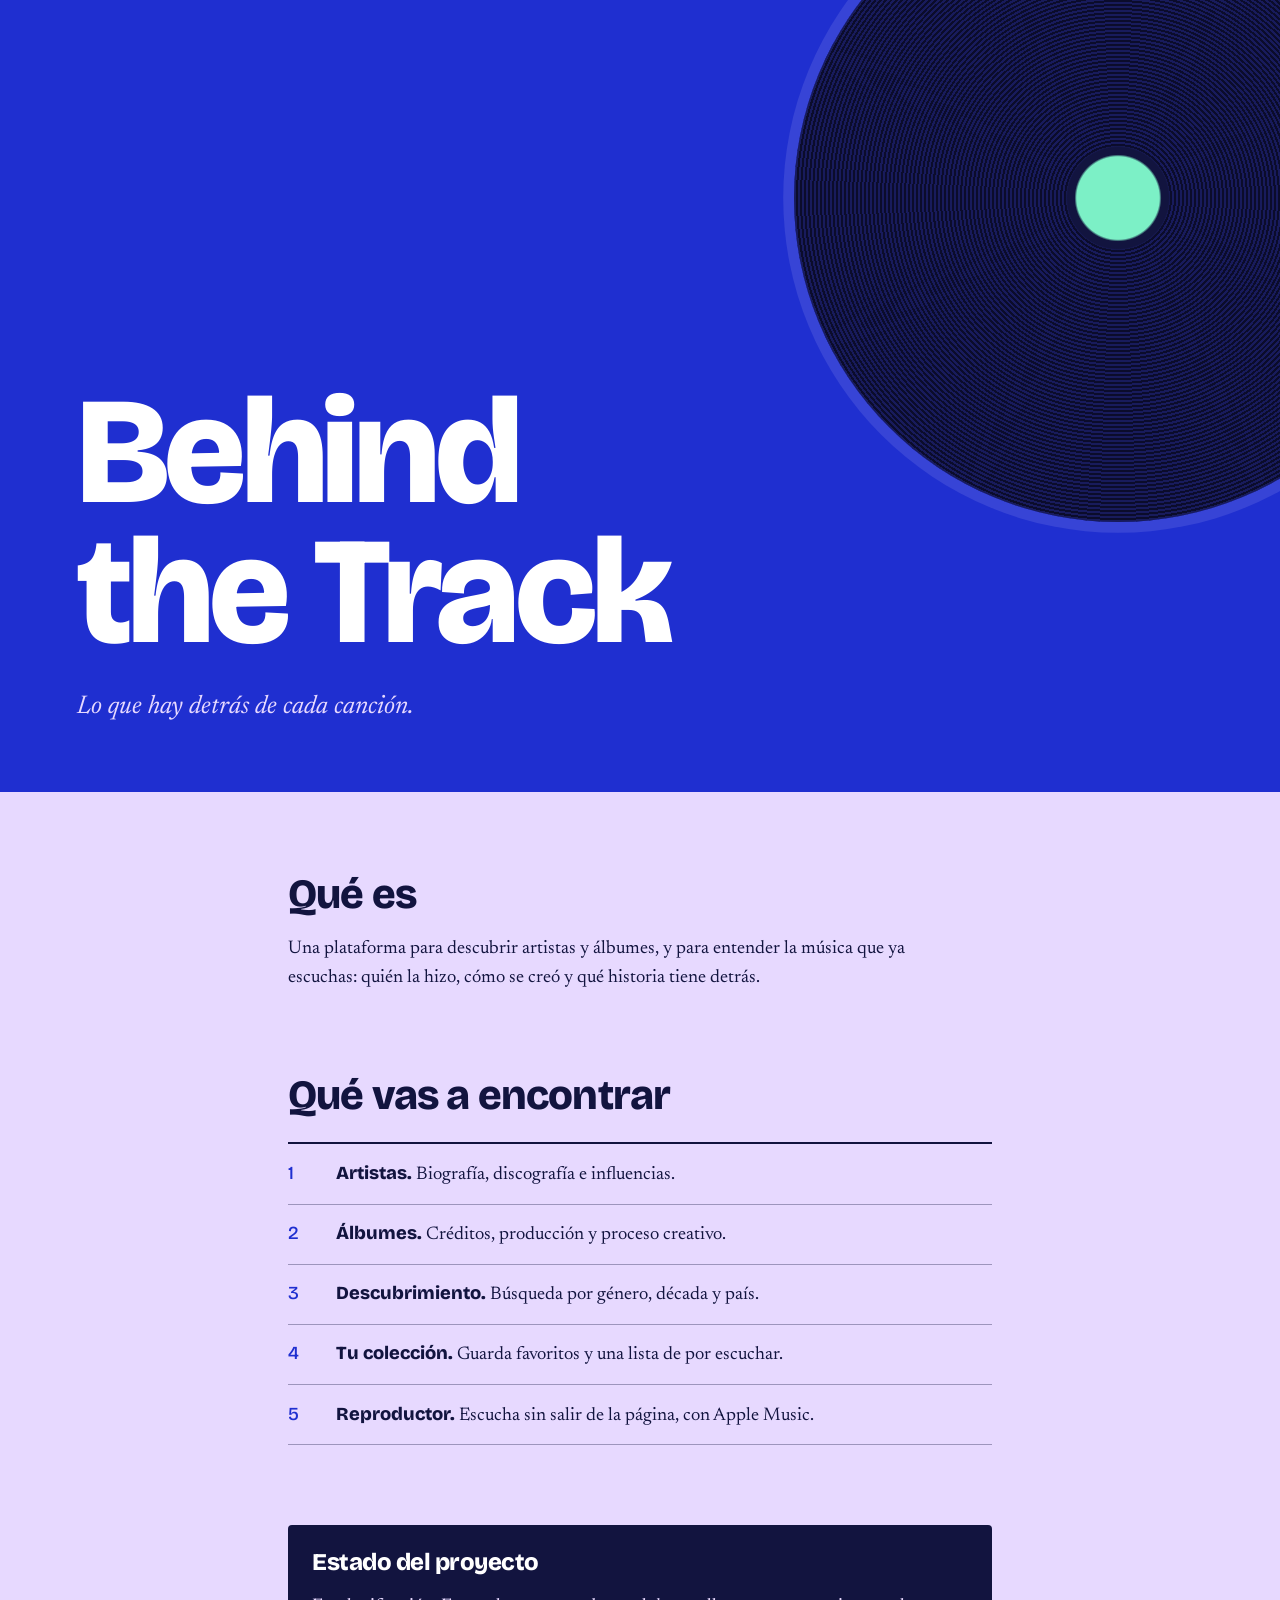
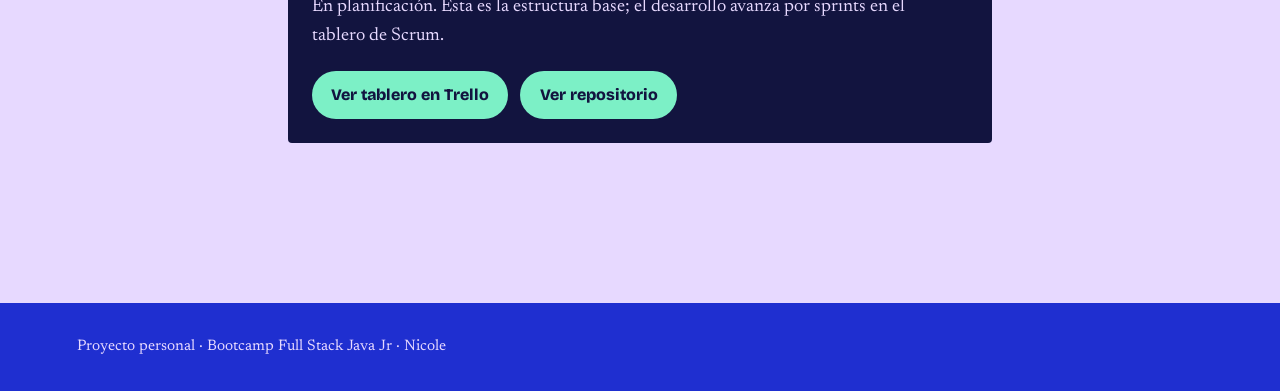
==== index.html @ 0c511986 "Estructura base: README e index.html" ====
<!DOCTYPE html>
<html lang="es">
<head>
  <meta charset="UTF-8">
  <meta name="viewport" content="width=device-width, initial-scale=1">
  <title>Behind the Track</title>
  <meta name="description" content="Descubre artistas y álbumes, y conoce lo que hay detrás de la música que escuchas.">

  <link rel="preconnect" href="https://fonts.googleapis.com">
  <link rel="preconnect" href="https://fonts.gstatic.com" crossorigin>
  <link href="https://fonts.googleapis.com/css2?family=Bricolage+Grotesque:opsz,wght@12..96,500;12..96,800&family=Newsreader:ital,opsz,wght@0,6..72,400;1,6..72,400&display=swap" rel="stylesheet">

  <style>
    :root {
      --cobalto: #1f2fd0;
      --tinta: #12143f;
      --lila: #e7d9ff;
      --menta: #7cf0c6;
      --blanco: #ffffff;
      --display: "Bricolage Grotesque", "Arial Black", Arial, sans-serif;
      --texto: "Newsreader", Georgia, "Times New Roman", serif;
    }

    * { box-sizing: border-box; margin: 0; padding: 0; }

    body {
      font-family: var(--texto);
      font-size: 1.15rem;
      line-height: 1.6;
      color: var(--tinta);
      background: var(--lila);
    }

    a { color: inherit; }
    a:focus-visible { outline: 3px solid var(--menta); outline-offset: 3px; }

    /* ---------- Portada ---------- */
    .portada {
      position: relative;
      overflow: hidden;
      min-height: 88vh;
      display: flex;
      flex-direction: column;
      justify-content: flex-end;
      padding: 2rem clamp(1.25rem, 6vw, 5rem) clamp(2rem, 6vw, 4rem);
      background: var(--cobalto);
      color: var(--lila);
    }

    /* Disco de vinilo hecho solo con CSS */
    .disco {
      position: absolute;
      top: -14vmin;
      right: -18vmin;
      width: 72vmin;
      height: 72vmin;
      border-radius: 50%;
      background:
        radial-gradient(circle, var(--menta) 0 9%, var(--tinta) 9.5% 11%, transparent 11.5%),
        repeating-radial-gradient(circle, #0b0c2b 0 2px, #181b5c 2px 4px);
      box-shadow: 0 0 0 1.2vmin rgba(231, 217, 255, 0.12);
    }

    .portada h1 {
      position: relative;
      font-family: var(--display);
      font-weight: 800;
      font-size: clamp(3.2rem, 13vw, 9.5rem);
      line-height: 0.92;
      letter-spacing: -0.03em;
      color: var(--blanco);
    }

    .portada p {
      position: relative;
      max-width: 34ch;
      margin-top: 1.5rem;
      font-size: clamp(1.2rem, 2.6vw, 1.6rem);
      font-style: italic;
    }

    /* ---------- Secciones ---------- */
    main { padding: clamp(2.5rem, 7vw, 5rem) clamp(1.25rem, 6vw, 5rem); }

    section { max-width: 44rem; margin: 0 auto clamp(3rem, 8vw, 5rem); }

    h2 {
      font-family: var(--display);
      font-weight: 800;
      font-size: clamp(1.8rem, 5vw, 2.6rem);
      letter-spacing: -0.02em;
      line-height: 1.1;
      margin-bottom: 1rem;
    }

    section > p { max-width: 62ch; }

    /* Lista tipo "tracklist" de un disco */
    .tracklist { list-style: none; margin-top: 1.5rem; border-top: 2px solid var(--tinta); }

    .tracklist li {
      display: grid;
      grid-template-columns: 2.5rem 1fr;
      gap: 0.5rem;
      padding: 0.9rem 0;
      border-bottom: 1px solid rgba(18, 20, 63, 0.35);
    }

    .tracklist .num {
      font-family: var(--display);
      font-weight: 500;
      color: var(--cobalto);
    }

    .tracklist strong { font-family: var(--display); font-weight: 800; }

    /* ---------- Estado y enlaces ---------- */
    .estado {
      padding: 1.5rem;
      background: var(--tinta);
      color: var(--lila);
      border-radius: 4px;
    }

    .estado h2 { color: var(--blanco); font-size: 1.5rem; }

    .enlaces { display: flex; flex-wrap: wrap; gap: 0.75rem; margin-top: 1.25rem; }

    .boton {
      display: inline-block;
      padding: 0.7rem 1.2rem;
      font-family: var(--display);
      font-weight: 800;
      font-size: 1rem;
      text-decoration: none;
      background: var(--menta);
      color: var(--tinta);
      border-radius: 999px;
    }

    .boton:hover { background: var(--blanco); }

    footer {
      padding: 2rem clamp(1.25rem, 6vw, 5rem);
      font-size: 0.95rem;
      background: var(--cobalto);
      color: var(--lila);
    }
  </style>
</head>

<body>
  <header class="portada">
    <div class="disco" aria-hidden="true"></div>
    <h1>Behind<br>the Track</h1>
    <p>Lo que hay detrás de cada canción.</p>
  </header>

  <main>
    <section>
      <h2>Qué es</h2>
      <p>
        Una plataforma para descubrir artistas y álbumes, y para entender
        la música que ya escuchas: quién la hizo, cómo se creó y qué historia
        tiene detrás.
      </p>
    </section>

    <section>
      <h2>Qué vas a encontrar</h2>
      <ol class="tracklist">
        <li>
          <span class="num">1</span>
          <span><strong>Artistas.</strong> Biografía, discografía e influencias.</span>
        </li>
        <li>
          <span class="num">2</span>
          <span><strong>Álbumes.</strong> Créditos, producción y proceso creativo.</span>
        </li>
        <li>
          <span class="num">3</span>
          <span><strong>Descubrimiento.</strong> Búsqueda por género, década y país.</span>
        </li>
        <li>
          <span class="num">4</span>
          <span><strong>Tu colección.</strong> Guarda favoritos y una lista de por escuchar.</span>
        </li>
        <li>
          <span class="num">5</span>
          <span><strong>Reproductor.</strong> Escucha sin salir de la página, con Apple Music.</span>
        </li>
      </ol>
    </section>

    <section class="estado">
      <h2>Estado del proyecto</h2>
      <p>
        En planificación. Esta es la estructura base; el desarrollo avanza por
        sprints en el tablero de Scrum.
      </p>
      <div class="enlaces">
        <a class="boton" href="https://trello.com/b/aM2e5TLP/behind-the-track" target="_blank" rel="noopener">Ver tablero en Trello</a>
        <a class="boton" href="https://github.com/NBA-Nicole/Proyecto-personal" target="_blank" rel="noopener">Ver repositorio</a>
      </div>
    </section>
  </main>

  <footer>
    Proyecto personal · Bootcamp Full Stack Java Jr · Nicole
  </footer>
</body>
</html>
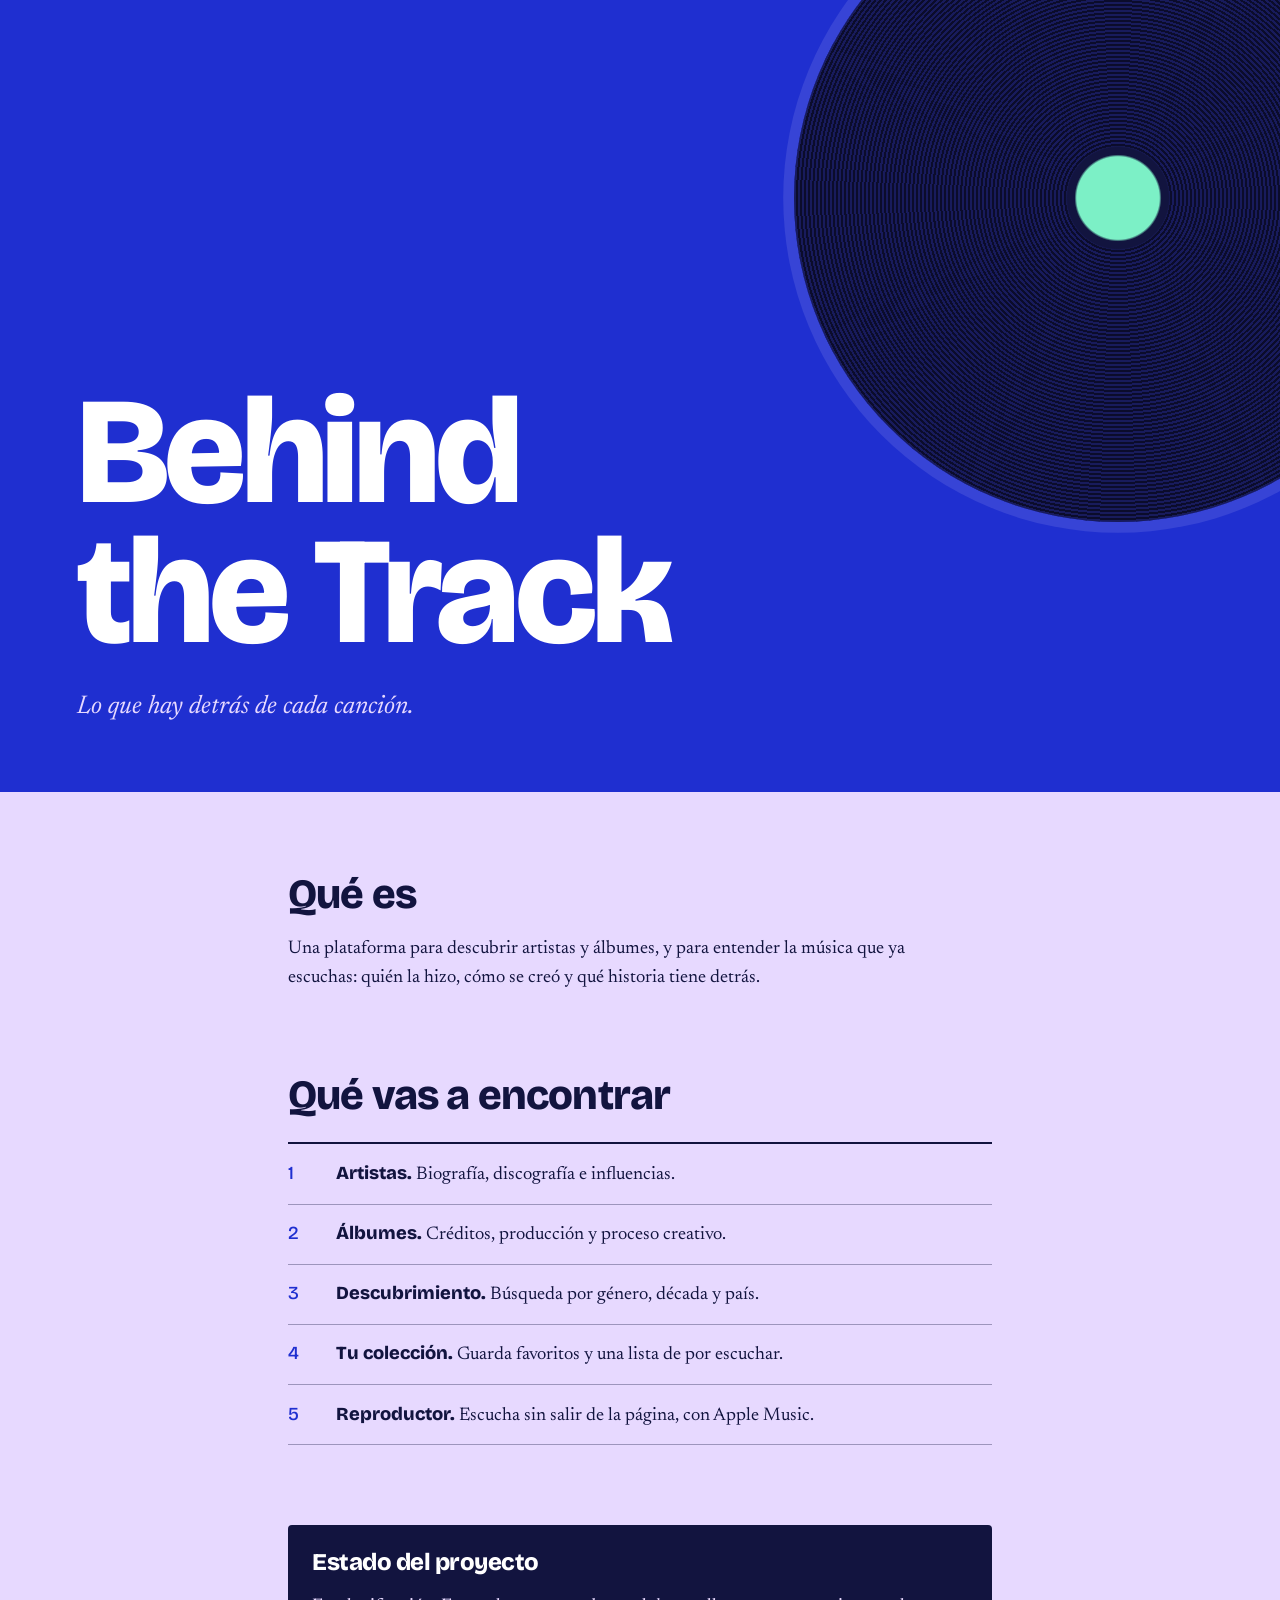
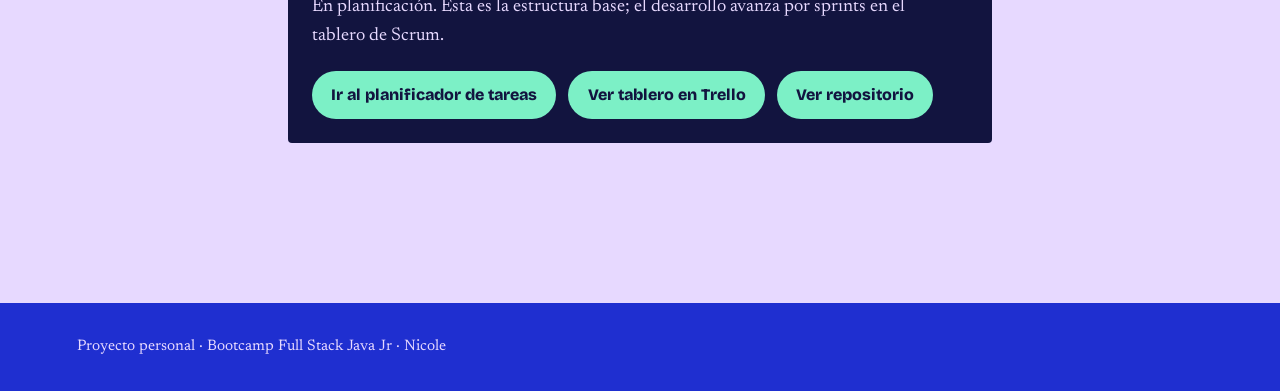
==== commit e3830525: "Sprint 1: formulario Planificador de Tareas y styles.css" ====
--- a/index.html
+++ b/index.html
@@ -10,143 +10,7 @@
   <link rel="preconnect" href="https://fonts.gstatic.com" crossorigin>
   <link href="https://fonts.googleapis.com/css2?family=Bricolage+Grotesque:opsz,wght@12..96,500;12..96,800&family=Newsreader:ital,opsz,wght@0,6..72,400;1,6..72,400&display=swap" rel="stylesheet">
 
-  <style>
-    :root {
-      --cobalto: #1f2fd0;
-      --tinta: #12143f;
-      --lila: #e7d9ff;
-      --menta: #7cf0c6;
-      --blanco: #ffffff;
-      --display: "Bricolage Grotesque", "Arial Black", Arial, sans-serif;
-      --texto: "Newsreader", Georgia, "Times New Roman", serif;
-    }
-
-    * { box-sizing: border-box; margin: 0; padding: 0; }
-
-    body {
-      font-family: var(--texto);
-      font-size: 1.15rem;
-      line-height: 1.6;
-      color: var(--tinta);
-      background: var(--lila);
-    }
-
-    a { color: inherit; }
-    a:focus-visible { outline: 3px solid var(--menta); outline-offset: 3px; }
-
-    /* ---------- Portada ---------- */
-    .portada {
-      position: relative;
-      overflow: hidden;
-      min-height: 88vh;
-      display: flex;
-      flex-direction: column;
-      justify-content: flex-end;
-      padding: 2rem clamp(1.25rem, 6vw, 5rem) clamp(2rem, 6vw, 4rem);
-      background: var(--cobalto);
-      color: var(--lila);
-    }
-
-    /* Disco de vinilo hecho solo con CSS */
-    .disco {
-      position: absolute;
-      top: -14vmin;
-      right: -18vmin;
-      width: 72vmin;
-      height: 72vmin;
-      border-radius: 50%;
-      background:
-        radial-gradient(circle, var(--menta) 0 9%, var(--tinta) 9.5% 11%, transparent 11.5%),
-        repeating-radial-gradient(circle, #0b0c2b 0 2px, #181b5c 2px 4px);
-      box-shadow: 0 0 0 1.2vmin rgba(231, 217, 255, 0.12);
-    }
-
-    .portada h1 {
-      position: relative;
-      font-family: var(--display);
-      font-weight: 800;
-      font-size: clamp(3.2rem, 13vw, 9.5rem);
-      line-height: 0.92;
-      letter-spacing: -0.03em;
-      color: var(--blanco);
-    }
-
-    .portada p {
-      position: relative;
-      max-width: 34ch;
-      margin-top: 1.5rem;
-      font-size: clamp(1.2rem, 2.6vw, 1.6rem);
-      font-style: italic;
-    }
-
-    /* ---------- Secciones ---------- */
-    main { padding: clamp(2.5rem, 7vw, 5rem) clamp(1.25rem, 6vw, 5rem); }
-
-    section { max-width: 44rem; margin: 0 auto clamp(3rem, 8vw, 5rem); }
-
-    h2 {
-      font-family: var(--display);
-      font-weight: 800;
-      font-size: clamp(1.8rem, 5vw, 2.6rem);
-      letter-spacing: -0.02em;
-      line-height: 1.1;
-      margin-bottom: 1rem;
-    }
-
-    section > p { max-width: 62ch; }
-
-    /* Lista tipo "tracklist" de un disco */
-    .tracklist { list-style: none; margin-top: 1.5rem; border-top: 2px solid var(--tinta); }
-
-    .tracklist li {
-      display: grid;
-      grid-template-columns: 2.5rem 1fr;
-      gap: 0.5rem;
-      padding: 0.9rem 0;
-      border-bottom: 1px solid rgba(18, 20, 63, 0.35);
-    }
-
-    .tracklist .num {
-      font-family: var(--display);
-      font-weight: 500;
-      color: var(--cobalto);
-    }
-
-    .tracklist strong { font-family: var(--display); font-weight: 800; }
-
-    /* ---------- Estado y enlaces ---------- */
-    .estado {
-      padding: 1.5rem;
-      background: var(--tinta);
-      color: var(--lila);
-      border-radius: 4px;
-    }
-
-    .estado h2 { color: var(--blanco); font-size: 1.5rem; }
-
-    .enlaces { display: flex; flex-wrap: wrap; gap: 0.75rem; margin-top: 1.25rem; }
-
-    .boton {
-      display: inline-block;
-      padding: 0.7rem 1.2rem;
-      font-family: var(--display);
-      font-weight: 800;
-      font-size: 1rem;
-      text-decoration: none;
-      background: var(--menta);
-      color: var(--tinta);
-      border-radius: 999px;
-    }
-
-    .boton:hover { background: var(--blanco); }
-
-    footer {
-      padding: 2rem clamp(1.25rem, 6vw, 5rem);
-      font-size: 0.95rem;
-      background: var(--cobalto);
-      color: var(--lila);
-    }
-  </style>
+  <link rel="stylesheet" href="css/styles.css">
 </head>
 
 <body>
@@ -199,6 +63,7 @@
         sprints en el tablero de Scrum.
       </p>
       <div class="enlaces">
+        <a class="boton" href="planificador.html">Ir al planificador de tareas</a>
         <a class="boton" href="https://trello.com/b/aM2e5TLP/behind-the-track" target="_blank" rel="noopener">Ver tablero en Trello</a>
         <a class="boton" href="https://github.com/NBA-Nicole/Proyecto-personal" target="_blank" rel="noopener">Ver repositorio</a>
       </div>
--- a/css/styles.css
+++ b/css/styles.css
@@ -0,0 +1,250 @@
+/* ==========================================================
+   Behind the Track - Hoja de estilos
+   ========================================================== */
+
+:root {
+  --cobalto: #1f2fd0;
+  --tinta: #12143f;
+  --lila: #e7d9ff;
+  --menta: #7cf0c6;
+  --blanco: #ffffff;
+  --error: #b3002d;
+  --display: "Bricolage Grotesque", "Arial Black", Arial, sans-serif;
+  --texto: "Newsreader", Georgia, "Times New Roman", serif;
+}
+
+* { box-sizing: border-box; margin: 0; padding: 0; }
+
+body {
+  font-family: var(--texto);
+  font-size: 1.15rem;
+  line-height: 1.6;
+  color: var(--tinta);
+  background: var(--lila);
+}
+
+a { color: inherit; }
+a:focus-visible,
+input:focus-visible,
+textarea:focus-visible,
+select:focus-visible,
+button:focus-visible {
+  outline: 3px solid var(--cobalto);
+  outline-offset: 2px;
+}
+
+/* ---------- Portada (index) ---------- */
+.portada {
+  position: relative;
+  overflow: hidden;
+  min-height: 88vh;
+  display: flex;
+  flex-direction: column;
+  justify-content: flex-end;
+  padding: 2rem clamp(1.25rem, 6vw, 5rem) clamp(2rem, 6vw, 4rem);
+  background: var(--cobalto);
+  color: var(--lila);
+}
+
+/* Disco de vinilo hecho solo con CSS */
+.disco {
+  position: absolute;
+  top: -14vmin;
+  right: -18vmin;
+  width: 72vmin;
+  height: 72vmin;
+  border-radius: 50%;
+  background:
+    radial-gradient(circle, var(--menta) 0 9%, var(--tinta) 9.5% 11%, transparent 11.5%),
+    repeating-radial-gradient(circle, #0b0c2b 0 2px, #181b5c 2px 4px);
+  box-shadow: 0 0 0 1.2vmin rgba(231, 217, 255, 0.12);
+}
+
+.portada h1 {
+  position: relative;
+  font-family: var(--display);
+  font-weight: 800;
+  font-size: clamp(3.2rem, 13vw, 9.5rem);
+  line-height: 0.92;
+  letter-spacing: -0.03em;
+  color: var(--blanco);
+}
+
+.portada p {
+  position: relative;
+  max-width: 34ch;
+  margin-top: 1.5rem;
+  font-size: clamp(1.2rem, 2.6vw, 1.6rem);
+  font-style: italic;
+}
+
+/* ---------- Secciones generales ---------- */
+main { padding: clamp(2.5rem, 7vw, 5rem) clamp(1.25rem, 6vw, 5rem); }
+
+section { max-width: 44rem; margin: 0 auto clamp(3rem, 8vw, 5rem); }
+
+h2 {
+  font-family: var(--display);
+  font-weight: 800;
+  font-size: clamp(1.8rem, 5vw, 2.6rem);
+  letter-spacing: -0.02em;
+  line-height: 1.1;
+  margin-bottom: 1rem;
+}
+
+section > p { max-width: 62ch; }
+
+/* Lista tipo "tracklist" de un disco */
+.tracklist { list-style: none; margin-top: 1.5rem; border-top: 2px solid var(--tinta); }
+
+.tracklist li {
+  display: grid;
+  grid-template-columns: 2.5rem 1fr;
+  gap: 0.5rem;
+  padding: 0.9rem 0;
+  border-bottom: 1px solid rgba(18, 20, 63, 0.35);
+}
+
+.tracklist .num {
+  font-family: var(--display);
+  font-weight: 500;
+  color: var(--cobalto);
+}
+
+.tracklist strong { font-family: var(--display); font-weight: 800; }
+
+/* ---------- Estado y botones ---------- */
+.estado {
+  padding: 1.5rem;
+  background: var(--tinta);
+  color: var(--lila);
+  border-radius: 4px;
+}
+
+.estado h2 { color: var(--blanco); font-size: 1.5rem; }
+
+.enlaces { display: flex; flex-wrap: wrap; gap: 0.75rem; margin-top: 1.25rem; }
+
+.boton {
+  display: inline-block;
+  padding: 0.7rem 1.2rem;
+  font-family: var(--display);
+  font-weight: 800;
+  font-size: 1rem;
+  text-decoration: none;
+  border: none;
+  cursor: pointer;
+  background: var(--menta);
+  color: var(--tinta);
+  border-radius: 999px;
+}
+
+.boton:hover { background: var(--blanco); }
+
+.boton--oscuro { background: var(--tinta); color: var(--blanco); }
+.boton--oscuro:hover { background: var(--cobalto); color: var(--blanco); }
+
+.boton--borde {
+  background: transparent;
+  color: var(--tinta);
+  box-shadow: inset 0 0 0 2px var(--tinta);
+}
+.boton--borde:hover { background: var(--tinta); color: var(--blanco); }
+
+footer {
+  padding: 2rem clamp(1.25rem, 6vw, 5rem);
+  font-size: 0.95rem;
+  background: var(--cobalto);
+  color: var(--lila);
+}
+
+/* ==========================================================
+   Planificador de tareas (formulario)
+   ========================================================== */
+
+.encabezado {
+  padding: 1.5rem clamp(1.25rem, 6vw, 5rem) 3rem;
+  background: var(--cobalto);
+  color: var(--lila);
+}
+
+.encabezado .volver {
+  display: inline-block;
+  margin-bottom: 2rem;
+  font-family: var(--display);
+  font-weight: 500;
+  font-size: 1rem;
+}
+
+.encabezado h1 {
+  font-family: var(--display);
+  font-weight: 800;
+  font-size: clamp(2.2rem, 8vw, 4.5rem);
+  line-height: 1;
+  letter-spacing: -0.03em;
+  color: var(--blanco);
+}
+
+.encabezado p { max-width: 40ch; margin-top: 1rem; font-style: italic; }
+
+.formulario {
+  max-width: 40rem;
+  margin: 0 auto;
+  padding: clamp(1.25rem, 4vw, 2.25rem);
+  background: var(--blanco);
+  border: 2px solid var(--tinta);
+  border-radius: 4px;
+}
+
+.campo { margin-bottom: 1.5rem; }
+
+.campo label {
+  display: block;
+  margin-bottom: 0.4rem;
+  font-family: var(--display);
+  font-weight: 800;
+  font-size: 1.05rem;
+}
+
+.campo .ayuda {
+  display: block;
+  margin-bottom: 0.4rem;
+  font-size: 0.95rem;
+  opacity: 0.75;
+}
+
+.campo input,
+.campo textarea,
+.campo select {
+  width: 100%;
+  padding: 0.7rem 0.85rem;
+  font-family: var(--texto);
+  font-size: 1.05rem;
+  color: var(--tinta);
+  background: var(--lila);
+  border: 2px solid transparent;
+  border-bottom-color: var(--tinta);
+  border-radius: 4px 4px 0 0;
+}
+
+.campo textarea { min-height: 8rem; resize: vertical; }
+
+.campo input:focus,
+.campo textarea:focus,
+.campo select:focus {
+  background: var(--blanco);
+  border-color: var(--cobalto);
+}
+
+/* Muestra el borde de error solo cuando el campo ya fue tocado */
+.campo input:user-invalid,
+.campo textarea:user-invalid,
+.campo select:user-invalid {
+  border-color: var(--error);
+}
+
+.acciones { display: flex; flex-wrap: wrap; gap: 0.75rem; margin-top: 2rem; }
+
+@media (max-width: 480px) {
+  .acciones .boton { width: 100%; text-align: center; }
+}
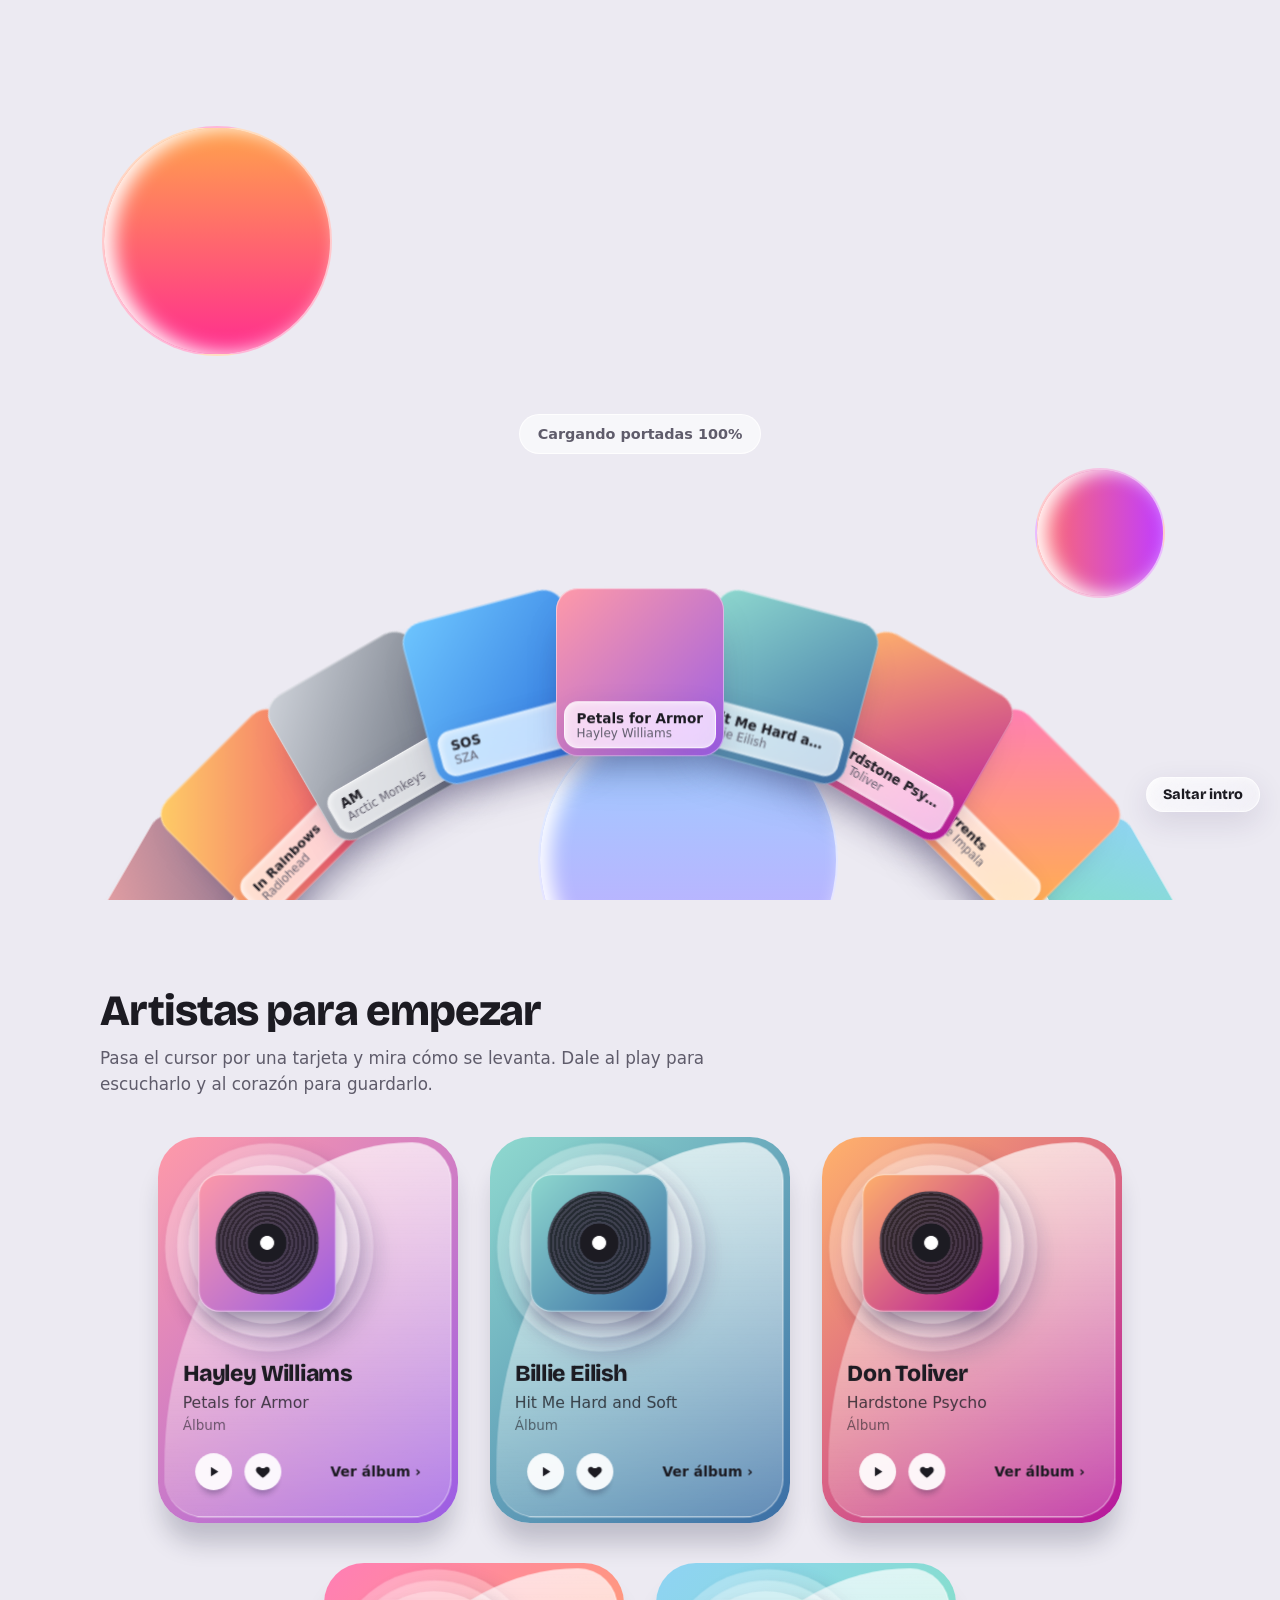
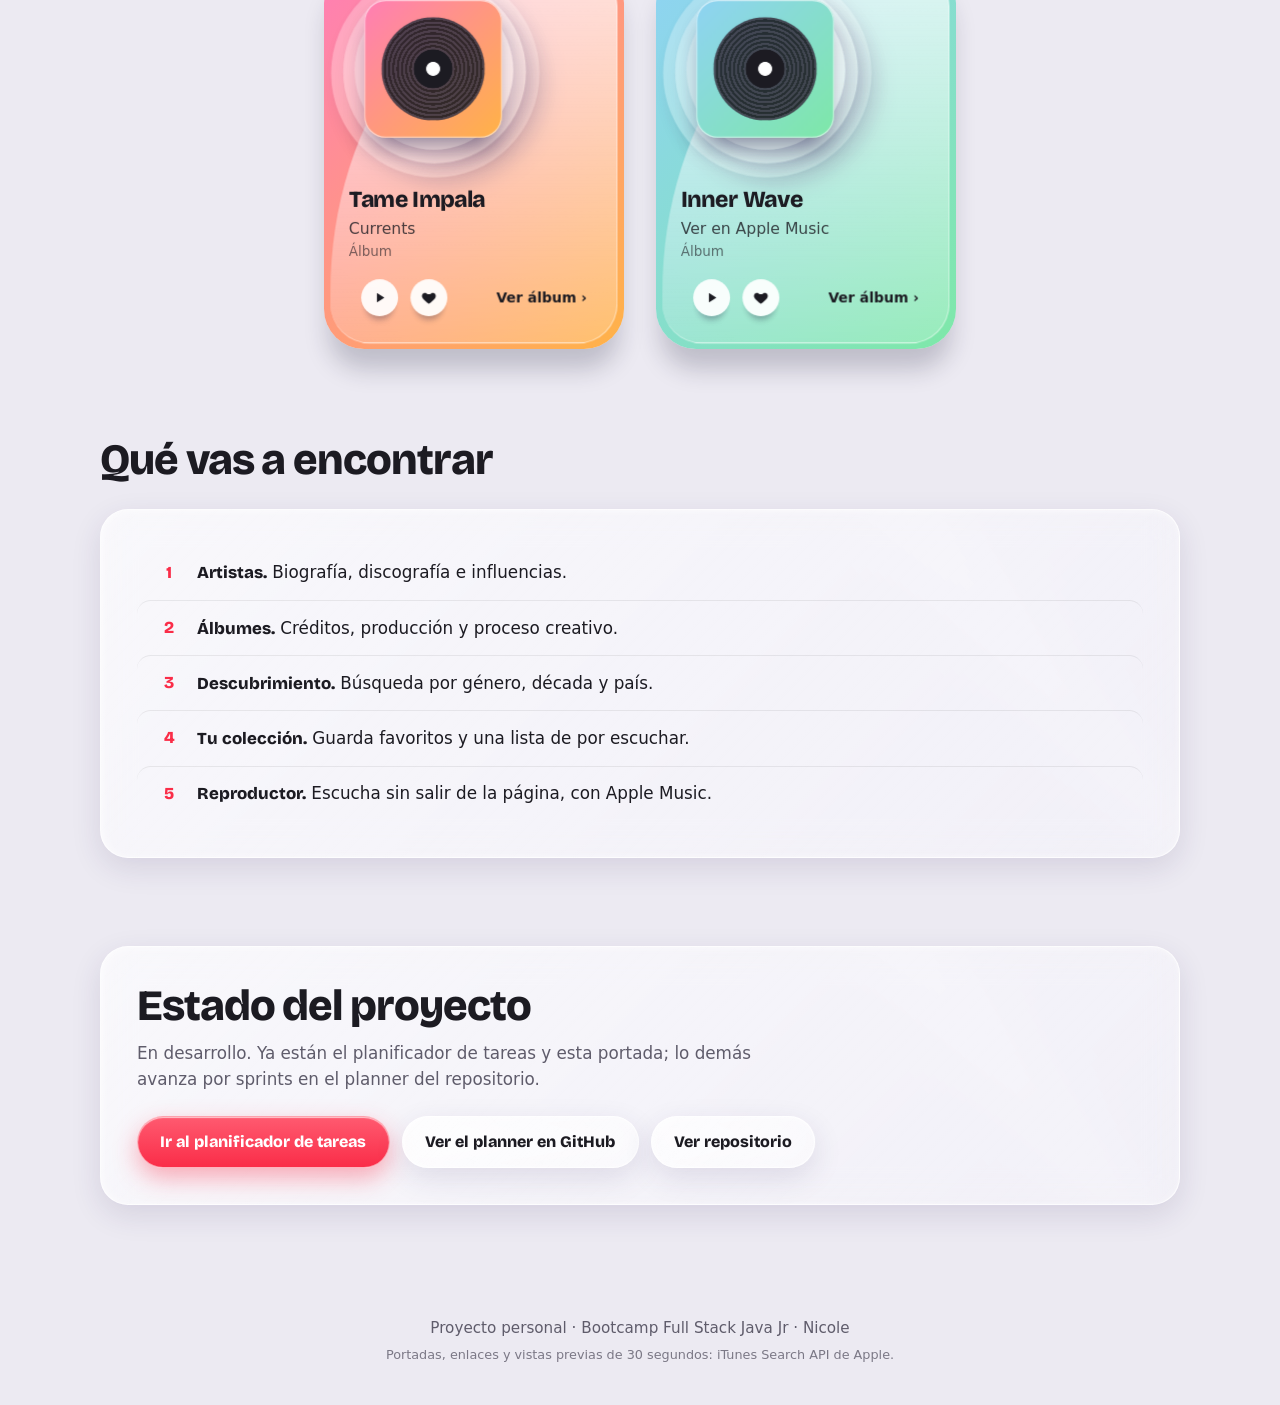
==== commit ef665902: "Reproductor fijo, planificador con vidrio y README" ====
--- a/index.html
+++ b/index.html
@@ -6,72 +6,177 @@
   <title>Behind the Track</title>
   <meta name="description" content="Descubre artistas y álbumes, y conoce lo que hay detrás de la música que escuchas.">
 
+  <!-- Si el usuario no pidió menos movimiento, escondemos el texto hasta que termine la intro -->
+  <script>
+    if (!matchMedia('(prefers-reduced-motion: reduce)').matches) {
+      document.documentElement.classList.add('con-intro');
+    }
+  </script>
+
   <link rel="preconnect" href="https://fonts.googleapis.com">
   <link rel="preconnect" href="https://fonts.gstatic.com" crossorigin>
-  <link href="https://fonts.googleapis.com/css2?family=Bricolage+Grotesque:opsz,wght@12..96,500;12..96,800&family=Newsreader:ital,opsz,wght@0,6..72,400;1,6..72,400&display=swap" rel="stylesheet">
+  <link href="https://fonts.googleapis.com/css2?family=Bricolage+Grotesque:opsz,wght@12..96,500;12..96,800&display=swap" rel="stylesheet">
 
-  <link rel="stylesheet" href="css/styles.css">
+  <link rel="stylesheet" href="css/base.css">
+  <link rel="stylesheet" href="css/inicio.css">
 </head>
 
 <body>
-  <header class="portada">
-    <div class="disco" aria-hidden="true"></div>
-    <h1>Behind<br>the Track</h1>
-    <p>Lo que hay detrás de cada canción.</p>
-  </header>
+  <!-- Bolas de color que quedan detrás del vidrio -->
+  <div class="fondo" aria-hidden="true">
+    <span class="orbe orbe--1"></span>
+    <span class="orbe orbe--2"></span>
+    <span class="orbe orbe--3"></span>
+  </div>
+
+  <!-- Barra de arriba (en celular el menú baja a la parte de abajo) -->
+  <div class="barra">
+    <a class="barra__logo" href="#inicio">
+      <span class="barra__disco" aria-hidden="true"></span>
+      Behind the Track
+    </a>
+
+    <nav class="menu" aria-label="Principal">
+      <a class="menu__enlace" href="#inicio" aria-current="page">
+        <svg viewBox="0 0 24 24" aria-hidden="true"><path d="M4 11 12 4l8 7v9h-5v-6H9v6H4z"/></svg>
+        <span>Inicio</span>
+      </a>
+      <a class="menu__enlace" href="#artistas">
+        <svg viewBox="0 0 24 24" aria-hidden="true"><circle cx="12" cy="8" r="4"/><path d="M4 21c0-4.4 3.6-7 8-7s8 2.6 8 7z"/></svg>
+        <span>Artistas</span>
+      </a>
+      <a class="menu__enlace" href="#explorar">
+        <svg viewBox="0 0 24 24" aria-hidden="true"><path d="M12 3a9 9 0 1 0 0 18 9 9 0 0 0 0-18zm0 7.5a1.5 1.5 0 1 1 0 3 1.5 1.5 0 0 1 0-3z"/></svg>
+        <span>Explorar</span>
+      </a>
+      <a class="menu__enlace" href="planificador.html">
+        <svg viewBox="0 0 24 24" aria-hidden="true"><path d="M5 4h14v16H5zM8 9h8v2H8zm0 4h8v2H8z"/></svg>
+        <span>Planificador</span>
+      </a>
+    </nav>
+  </div>
 
   <main>
-    <section>
-      <h2>Qué es</h2>
-      <p>
-        Una plataforma para descubrir artistas y álbumes, y para entender
-        la música que ya escuchas: quién la hizo, cómo se creó y qué historia
-        tiene detrás.
-      </p>
+    <!-- ================= Portada con la rueda de álbumes ================= -->
+    <section class="portada" id="inicio">
+      <div class="portada__texto">
+        <p class="etiqueta">Behind the Track</p>
+        <h1>Lo que hay <mark class="resalte">detrás</mark> de cada canción.</h1>
+        <p class="portada__bajada">
+          Descubre artistas y álbumes, y entiende la música que escuchas:
+          quién la hizo, cómo se creó y qué historia tiene.
+        </p>
+        <div class="enlaces">
+          <a class="boton boton--rojo" href="#artistas">Descubrir artistas</a>
+          <a class="boton" href="planificador.html">Ver el planificador</a>
+        </div>
+      </div>
+
+      <!-- Las cartas las crea js/inicio.js a partir de js/catalogo.js -->
+      <div class="rueda" id="rueda">
+        <ul class="escena" id="escena" aria-label="Álbumes destacados"></ul>
+      </div>
+
+      <p class="carga" id="carga" role="status">Cargando portadas 0%</p>
+      <button class="boton boton--chico saltar" id="saltar" type="button">Saltar intro</button>
     </section>
 
-    <section>
-      <h2>Qué vas a encontrar</h2>
-      <ol class="tracklist">
-        <li>
-          <span class="num">1</span>
-          <span><strong>Artistas.</strong> Biografía, discografía e influencias.</span>
-        </li>
-        <li>
-          <span class="num">2</span>
-          <span><strong>Álbumes.</strong> Créditos, producción y proceso creativo.</span>
-        </li>
-        <li>
-          <span class="num">3</span>
-          <span><strong>Descubrimiento.</strong> Búsqueda por género, década y país.</span>
-        </li>
-        <li>
-          <span class="num">4</span>
-          <span><strong>Tu colección.</strong> Guarda favoritos y una lista de por escuchar.</span>
-        </li>
-        <li>
-          <span class="num">5</span>
-          <span><strong>Reproductor.</strong> Escucha sin salir de la página, con Apple Music.</span>
-        </li>
-      </ol>
+    <!-- ================= Artistas (tarjetas 3D) ================= -->
+    <section class="seccion" id="artistas">
+      <h2>Artistas para empezar</h2>
+      <p class="seccion__bajada">Pasa el cursor por una tarjeta y mira cómo se levanta. Dale al play para escucharlo y al corazón para guardarlo.</p>
+      <div class="tarjetas" id="tarjetas"></div>
     </section>
 
-    <section class="estado">
-      <h2>Estado del proyecto</h2>
-      <p>
-        En planificación. Esta es la estructura base; el desarrollo avanza por
-        sprints en el tablero de Scrum.
-      </p>
-      <div class="enlaces">
-        <a class="boton" href="planificador.html">Ir al planificador de tareas</a>
-        <a class="boton" href="https://trello.com/b/aM2e5TLP/behind-the-track" target="_blank" rel="noopener">Ver tablero en Trello</a>
-        <a class="boton" href="https://github.com/NBA-Nicole/Proyecto-personal" target="_blank" rel="noopener">Ver repositorio</a>
+    <!-- ================= Qué vas a encontrar ================= -->
+    <section class="seccion" id="explorar">
+      <h2>Qué vas a encontrar</h2>
+      <div class="panel">
+        <ol class="tracklist">
+          <li>
+            <span class="num">1</span>
+            <span><strong>Artistas.</strong> Biografía, discografía e influencias.</span>
+          </li>
+          <li>
+            <span class="num">2</span>
+            <span><strong>Álbumes.</strong> Créditos, producción y proceso creativo.</span>
+          </li>
+          <li>
+            <span class="num">3</span>
+            <span><strong>Descubrimiento.</strong> Búsqueda por género, década y país.</span>
+          </li>
+          <li>
+            <span class="num">4</span>
+            <span><strong>Tu colección.</strong> Guarda favoritos y una lista de por escuchar.</span>
+          </li>
+          <li>
+            <span class="num">5</span>
+            <span><strong>Reproductor.</strong> Escucha sin salir de la página, con Apple Music.</span>
+          </li>
+        </ol>
+      </div>
+    </section>
+
+    <!-- ================= Estado ================= -->
+    <section class="seccion" id="estado">
+      <div class="panel panel--estado">
+        <h2>Estado del proyecto</h2>
+        <p>
+          En desarrollo. Ya están el planificador de tareas y esta portada;
+          lo demás avanza por sprints en el planner del repositorio.
+        </p>
+        <div class="enlaces">
+          <a class="boton boton--rojo" href="planificador.html">Ir al planificador de tareas</a>
+          <a class="boton" href="https://github.com/users/NBA-Nicole/projects/3" target="_blank" rel="noopener">Ver el planner en GitHub</a>
+          <a class="boton" href="https://github.com/NBA-Nicole/Behind-the-track" target="_blank" rel="noopener">Ver repositorio</a>
+        </div>
       </div>
     </section>
   </main>
 
-  <footer>
-    Proyecto personal · Bootcamp Full Stack Java Jr · Nicole
+  <footer class="pie">
+    <p>Proyecto personal · Bootcamp Full Stack Java Jr · Nicole</p>
+    <p class="pie__nota">Portadas, enlaces y vistas previas de 30 segundos: iTunes Search API de Apple.</p>
   </footer>
+
+  <!-- Reproductor fijo de abajo; lo maneja js/reproductor.js -->
+  <div class="reproductor" id="reproductor" role="region" aria-label="Reproductor" hidden>
+    <img class="reproductor__portada" id="rp-portada" src="" alt="" width="52" height="52">
+
+    <div class="reproductor__info">
+      <strong id="rp-titulo">Nada sonando</strong>
+      <span id="rp-artista"></span>
+    </div>
+
+    <div class="reproductor__controles">
+      <button class="rp-boton" id="rp-anterior" type="button" aria-label="Canción anterior">
+        <svg viewBox="0 0 24 24" aria-hidden="true"><path d="M6 5h2v14H6zM20 5v14L9 12z"/></svg>
+      </button>
+      <button class="rp-boton rp-boton--play" id="rp-play" type="button" aria-label="Reproducir o pausar">
+        <svg class="i-play" viewBox="0 0 24 24" aria-hidden="true"><path d="M8 5v14l11-7z"/></svg>
+        <svg class="i-pausa" viewBox="0 0 24 24" aria-hidden="true"><path d="M7 5h4v14H7zM13 5h4v14h-4z"/></svg>
+      </button>
+      <button class="rp-boton" id="rp-siguiente" type="button" aria-label="Canción siguiente">
+        <svg viewBox="0 0 24 24" aria-hidden="true"><path d="M16 5h2v14h-2zM4 5l11 7-11 7z"/></svg>
+      </button>
+    </div>
+
+    <div class="reproductor__tiempo">
+      <span id="rp-actual">0:00</span>
+      <input id="rp-progreso" type="range" min="0" max="1000" value="0" aria-label="Avance de la canción">
+      <span id="rp-total">0:30</span>
+    </div>
+
+    <a class="reproductor__apple" id="rp-apple" href="https://music.apple.com" target="_blank" rel="noopener">Completo en Apple Music</a>
+    <button class="rp-boton" id="rp-cerrar" type="button" aria-label="Cerrar reproductor">
+      <svg viewBox="0 0 24 24" aria-hidden="true"><path d="M6 6l12 12M18 6 6 18" stroke="currentColor" stroke-width="2.4" stroke-linecap="round" fill="none"/></svg>
+    </button>
+
+    <audio id="rp-audio" preload="none"></audio>
+  </div>
+
+  <script src="js/catalogo.js"></script>
+  <script src="js/reproductor.js"></script>
+  <script src="js/inicio.js"></script>
 </body>
 </html>
--- a/css/base.css
+++ b/css/base.css
@@ -0,0 +1,316 @@
+/* ==========================================================
+   Behind the Track - Base compartida (vidrio, fondo, barra y botones)
+   ========================================================== */
+
+:root {
+  --fondo: #eceaf2;
+  --tinta: #1c1b22;
+  --tinta-suave: #5f5c6b;
+  --rojo: #fa2d48;
+  --rojo-claro: #ff5a70;
+  --blanco: #ffffff;
+  --display: "Bricolage Grotesque", "Arial Black", Arial, sans-serif;
+  --vidrio: linear-gradient(135deg, rgba(255, 255, 255, 0.66), rgba(255, 255, 255, 0.3));
+  --vidrio-borde: 1px solid rgba(255, 255, 255, 0.75);
+  --vidrio-sombra: inset 2px 1px 6px rgba(255, 255, 255, 0.55), 0 10px 30px rgba(50, 35, 90, 0.12);
+  --texto: -apple-system, BlinkMacSystemFont, "SF Pro Text", "Segoe UI", Inter, system-ui, sans-serif;
+}
+
+* { box-sizing: border-box; margin: 0; padding: 0; }
+
+html {
+  background: var(--fondo);
+  scroll-behavior: smooth;
+}
+
+body {
+  font-family: var(--texto);
+  font-size: 1.05rem;
+  line-height: 1.55;
+  color: var(--tinta);
+  position: relative;
+  overflow-x: hidden;
+}
+
+a { color: inherit; }
+
+a:focus-visible,
+button:focus-visible {
+  outline: 3px solid var(--rojo);
+  outline-offset: 3px;
+}
+
+/* ---------- Vidrio (lo comparten varias piezas) ---------- */
+.barra::before,
+.boton,
+.panel {
+  background: var(--vidrio);
+  border: var(--vidrio-borde);
+  -webkit-backdrop-filter: blur(16px) saturate(1.4);
+  backdrop-filter: blur(16px) saturate(1.4);
+  box-shadow: var(--vidrio-sombra);
+}
+
+[hidden] { display: none !important; }
+
+/* ---------- Fondo con bolas de color ---------- */
+.fondo {
+  position: fixed;
+  inset: 0;
+  z-index: -1;
+  overflow: hidden;
+}
+
+.orbe {
+  position: absolute;
+  border-radius: 50%;
+  border: 2px solid rgba(255, 255, 255, 0.65);
+  box-shadow: inset 10px 0 20px #fff;
+}
+
+.orbe--1 {
+  width: 230px; height: 230px;
+  top: 14%; left: 8%;
+  background-image: linear-gradient(#ffa24c, #ff2d8f);
+  animation: flotar 28s ease-in-out infinite;
+}
+
+.orbe--2 {
+  width: 130px; height: 130px;
+  top: 52%; right: 9%;
+  background-image: linear-gradient(90deg, #ff6b6b, #c13dff);
+  animation: flotar 22s ease-in-out infinite reverse;
+}
+
+.orbe--3 {
+  width: 300px; height: 300px;
+  bottom: -110px; left: 42%;
+  background-image: linear-gradient(#9ad0ff, #c9a7ff);
+  animation: flotar 34s ease-in-out infinite;
+}
+
+@keyframes flotar {
+  0%   { transform: translateX(0) scale(1); }
+  50%  { transform: translateX(-90px) scale(0.85); }
+  100% { transform: translateX(0) scale(1); }
+}
+
+/* ---------- Barra de arriba y menú ---------- */
+.barra {
+  position: fixed;
+  top: 0.75rem;
+  left: 0;
+  right: 0;
+  z-index: 50;
+  width: min(1100px, calc(100% - 1.5rem));
+  margin-inline: auto;
+  display: flex;
+  align-items: center;
+  justify-content: space-between;
+  padding: 0.55rem 0.7rem 0.55rem 1.1rem;
+  transition: opacity 0.8s ease;
+}
+
+.barra::before {
+  content: "";
+  position: absolute;
+  inset: 0;
+  z-index: -1;
+  border-radius: 999px;
+}
+
+.barra__logo {
+  display: inline-flex;
+  align-items: center;
+  gap: 0.6rem;
+  font-family: var(--display);
+  font-weight: 800;
+  font-size: 1.1rem;
+  letter-spacing: -0.01em;
+  text-decoration: none;
+}
+
+.barra__disco {
+  width: 1.5rem;
+  height: 1.5rem;
+  border-radius: 50%;
+  background:
+    radial-gradient(circle, var(--blanco) 0 12%, var(--rojo) 13% 30%, transparent 31%),
+    repeating-radial-gradient(circle, #1c1b22 0 2px, #3a3846 2px 4px);
+}
+
+.menu { display: flex; gap: 0.25rem; }
+
+.menu__enlace {
+  display: flex;
+  align-items: center;
+  gap: 0.4rem;
+  padding: 0.45rem 0.9rem;
+  border-radius: 999px;
+  font-weight: 600;
+  font-size: 0.95rem;
+  text-decoration: none;
+  color: var(--tinta-suave);
+  transition: background 0.2s, color 0.2s;
+}
+
+.menu__enlace svg { display: none; width: 1.4rem; height: 1.4rem; fill: currentColor; }
+
+.menu__enlace:hover { background: rgba(255, 255, 255, 0.7); color: var(--tinta); }
+.menu__enlace[aria-current="page"] { background: rgba(255, 255, 255, 0.85); color: var(--rojo); }
+
+/* ---------- Botones de vidrio ---------- */
+.boton {
+  display: inline-flex;
+  align-items: center;
+  justify-content: center;
+  gap: 0.5rem;
+  padding: 0.8rem 1.4rem;
+  border-radius: 999px;
+  font-family: var(--display);
+  font-weight: 800;
+  font-size: 1rem;
+  color: var(--tinta);
+  text-decoration: none;
+  cursor: pointer;
+  transition: transform 0.15s ease, box-shadow 0.15s ease;
+}
+
+.boton:hover { transform: translateY(-2px); }
+.boton:active { transform: scale(0.97); }
+
+.boton--rojo {
+  color: var(--blanco);
+  background: linear-gradient(180deg, var(--rojo-claro), var(--rojo));
+  border-color: rgba(255, 255, 255, 0.55);
+  box-shadow:
+    inset 0 1px 1px rgba(255, 255, 255, 0.65),
+    0 10px 24px rgba(250, 45, 72, 0.38);
+}
+
+.boton--chico { padding: 0.5rem 1rem; font-size: 0.9rem; }
+
+.enlaces { display: flex; flex-wrap: wrap; gap: 0.75rem; margin-top: 1.5rem; }
+
+/* ---------- Textos que se repiten en varias páginas ---------- */
+.etiqueta {
+  display: inline-block;
+  padding: 0.3rem 0.9rem;
+  margin-bottom: 1rem;
+  border-radius: 999px;
+  font-size: 0.78rem;
+  font-weight: 700;
+  letter-spacing: 0.14em;
+  text-transform: uppercase;
+  color: var(--rojo);
+  background: rgba(255, 255, 255, 0.6);
+  border: 1px solid rgba(255, 255, 255, 0.8);
+}
+
+.resalte {
+  padding: 0 0.15em;
+  border-radius: 0.2em;
+  color: inherit;
+  background: rgba(250, 45, 72, 0.16);
+}
+
+/* ---------- Secciones ---------- */
+.seccion {
+  position: relative;
+  max-width: 70rem;
+  margin: 0 auto;
+  padding: clamp(3rem, 8vw, 5.5rem) 1.25rem 0;
+  scroll-margin-top: 1rem;     /* para que la barra fija no tape el título al saltar con el menú */
+}
+
+h2 {
+  font-family: var(--display);
+  font-weight: 800;
+  font-size: clamp(1.8rem, 5vw, 2.7rem);
+  letter-spacing: -0.025em;
+  line-height: 1.1;
+}
+
+.seccion__bajada { max-width: 40rem; margin-top: 0.6rem; color: var(--tinta-suave); }
+
+.panel {
+  position: relative;
+  isolation: isolate;
+  overflow: hidden;
+  padding: clamp(1.25rem, 4vw, 2.25rem);
+  margin-top: 1.5rem;
+  border-radius: 28px;
+}
+
+/* Brillo que cruza el panel */
+.panel::after {
+  content: "";
+  position: absolute;
+  top: 0;
+  left: 0;
+  z-index: -1;
+  width: 150%;
+  height: 10px;
+  background: #fff;
+  transform: rotateZ(50deg);
+  filter: blur(30px);
+  animation: brillo 10s ease infinite;
+}
+
+@keyframes brillo {
+  0%        { top: 100%; left: -100%; }
+  50%, 100% { top: 0;    left: 70%; }
+}
+
+.panel--estado { margin-top: 0; }
+.panel--estado p { max-width: 40rem; margin-top: 0.6rem; color: var(--tinta-suave); }
+
+/* ---------- Pie ---------- */
+.pie {
+  margin-top: clamp(3rem, 8vw, 5rem);
+  padding: 2rem 1.25rem 2.5rem;
+  text-align: center;
+  font-size: 0.95rem;
+  color: var(--tinta-suave);
+}
+
+.pie__nota { margin-top: 0.25rem; font-size: 0.8rem; opacity: 0.8; }
+
+/* ---------- Celular: el menú baja como en Apple Music ---------- */
+@media (max-width: 719px) {
+  body { padding-bottom: 5.5rem; }
+
+  .barra { justify-content: center; padding: 0.55rem 1rem; }
+
+  .menu {
+    position: fixed;
+    left: 0.75rem;
+    right: 0.75rem;
+    bottom: 0.75rem;
+    z-index: 50;
+    justify-content: space-around;
+    padding: 0.4rem;
+    border-radius: 26px;
+    background: linear-gradient(135deg, rgba(255, 255, 255, 0.72), rgba(255, 255, 255, 0.4));
+    border: 1px solid rgba(255, 255, 255, 0.8);
+    -webkit-backdrop-filter: blur(18px) saturate(1.4);
+    backdrop-filter: blur(18px) saturate(1.4);
+    box-shadow: inset 2px 1px 6px rgba(255, 255, 255, 0.55), 0 10px 30px rgba(50, 35, 90, 0.18);
+  }
+
+  .menu__enlace {
+    flex-direction: column;
+    gap: 0.1rem;
+    padding: 0.4rem 0.6rem;
+    font-size: 0.72rem;
+    border-radius: 18px;
+  }
+
+  .menu__enlace svg { display: block; }
+}
+
+/* ---------- Si la persona pidió menos movimiento ---------- */
+@media (prefers-reduced-motion: reduce) {
+  html { scroll-behavior: auto; }
+  .orbe, .panel::after { animation: none; }
+}
--- a/css/inicio.css
+++ b/css/inicio.css
@@ -0,0 +1,567 @@
+/* ==========================================================
+   Behind the Track - Portada: rueda de álbumes y tarjetas 3D
+   (los colores, el vidrio, la barra y los botones están en base.css)
+   ========================================================== */
+
+/* Las piezas de la portada que también son de vidrio */
+.carta__pie,
+.redondo {
+  background: var(--vidrio);
+  border: var(--vidrio-borde);
+  -webkit-backdrop-filter: blur(16px) saturate(1.4);
+  backdrop-filter: blur(16px) saturate(1.4);
+  box-shadow: var(--vidrio-sombra);
+}
+
+/* ---------- Portada ---------- */
+.portada {
+  position: relative;
+  min-height: max(100svh, 46rem);
+  overflow: hidden;           /* respaldo para navegadores viejos */
+  overflow: clip;
+  display: flex;
+  flex-direction: column;
+  align-items: center;
+  padding: 6.5rem 1.25rem 2rem;
+}
+
+.portada__texto {
+  position: relative;
+  z-index: 3;
+  max-width: 46rem;
+  text-align: center;
+  transition: opacity 0.9s ease, transform 0.9s ease;
+}
+
+.portada__texto .enlaces { justify-content: center; }
+
+h1 {
+  font-family: var(--display);
+  font-weight: 800;
+  font-size: clamp(2.3rem, 6.5vw, 4.8rem);
+  line-height: 1;
+  letter-spacing: -0.035em;
+}
+
+.portada__bajada {
+  max-width: 38rem;
+  margin: 1.1rem auto 0;
+  color: var(--tinta-suave);
+}
+
+/* Mientras corre la intro, el texto y la barra esperan */
+.con-intro .portada__texto,
+.con-intro .barra { opacity: 0; }
+.con-intro .portada__texto { transform: translateY(14px); }
+
+.con-intro.texto-visible .portada__texto,
+.con-intro.texto-visible .barra { opacity: 1; }
+.con-intro.texto-visible .portada__texto { transform: none; }
+
+.carga {
+  position: absolute;
+  left: 50%;
+  top: 46%;
+  z-index: 3;
+  transform: translateX(-50%);
+  padding: 0.5rem 1.1rem;
+  border-radius: 999px;
+  font-size: 0.9rem;
+  font-weight: 600;
+  color: var(--tinta-suave);
+  background: rgba(255, 255, 255, 0.6);
+  border: 1px solid rgba(255, 255, 255, 0.8);
+}
+
+.saltar {
+  position: absolute;
+  right: 1.25rem;
+  bottom: 5.5rem;
+  z-index: 4;
+}
+
+.carga[hidden],
+.saltar[hidden] { display: none; }
+
+/* ---------- Rueda de álbumes ---------- */
+.rueda {
+  position: absolute;
+  inset: 0;
+  z-index: 1;
+  perspective: 1600px;
+  perspective-origin: 50% 40%;
+  overflow: clip;
+  touch-action: pan-y;        /* el scroll vertical sigue funcionando en el celular */
+  cursor: grab;
+  user-select: none;
+  -webkit-user-select: none;
+}
+
+.rueda:active { cursor: grabbing; }
+
+.escena {
+  position: absolute;
+  left: 50%;
+  top: 50%;
+  width: 0;
+  height: 0;
+  list-style: none;
+  transform-style: preserve-3d;
+}
+
+.carta {
+  position: absolute;
+  width: var(--lado, 190px);
+  height: var(--lado, 190px);
+  left: calc(var(--lado, 190px) / -2);
+  top: calc(var(--lado, 190px) / -2);
+  transform-style: preserve-3d;
+  visibility: hidden;
+}
+
+.carta a {
+  display: block;
+  position: relative;
+  width: 100%;
+  height: 100%;
+  border-radius: 22px;
+  text-decoration: none;
+  transform-style: preserve-3d;
+  -webkit-user-drag: none;
+}
+
+.carta__cara {
+  position: absolute;
+  inset: 0;
+  border-radius: 22px;
+  overflow: hidden;
+  -webkit-backface-visibility: hidden;
+  backface-visibility: hidden;
+}
+
+.carta__cara--frente {
+  background: linear-gradient(135deg, var(--c1), var(--c2));
+  box-shadow:
+    0 26px 40px -20px rgba(30, 20, 70, 0.55),
+    inset 0 0 0 1px rgba(255, 255, 255, 0.45);
+}
+
+.carta__cara--dorso {
+  transform: rotateY(180deg);
+  display: grid;
+  place-items: center;
+  background: linear-gradient(160deg, #2c2640, #13111a);
+  color: var(--blanco);
+  font: italic 700 4rem Georgia, "Times New Roman", serif;
+}
+
+.carta img {
+  display: block;
+  width: 100%;
+  height: 100%;
+  object-fit: cover;
+  pointer-events: none;
+}
+
+.carta__pie {
+  position: absolute;
+  left: 8px;
+  right: 8px;
+  bottom: 8px;
+  display: grid;
+  padding: 0.45rem 0.75rem;
+  border-radius: 14px;
+  line-height: 1.2;
+  color: var(--tinta);
+  background: rgba(255, 255, 255, 0.72);
+}
+
+.carta__pie strong,
+.carta__pie small {
+  overflow: hidden;
+  white-space: nowrap;
+  text-overflow: ellipsis;
+}
+
+.carta__pie strong { font-size: 0.85rem; }
+.carta__pie small { font-size: 0.75rem; color: var(--tinta-suave); }
+
+/* Lista tipo "tracklist" de un disco */
+.tracklist { list-style: none; }
+
+.tracklist li {
+  display: grid;
+  grid-template-columns: 2.5rem 1fr;
+  gap: 0.5rem;
+  align-items: center;
+  padding: 0.85rem 0.75rem;
+  border-radius: 14px;
+  transition: background 0.2s;
+}
+
+.tracklist li:hover { background: rgba(255, 255, 255, 0.65); }
+.tracklist li + li { border-top: 1px solid rgba(28, 27, 34, 0.08); }
+
+.tracklist .num {
+  font-family: var(--display);
+  font-weight: 800;
+  color: var(--rojo);
+  text-align: center;
+}
+
+.tracklist strong { font-family: var(--display); font-weight: 800; }
+
+/* ---------- Tarjetas 3D de artistas ---------- */
+.tarjetas {
+  display: flex;
+  flex-wrap: wrap;
+  justify-content: center;
+  gap: 2.5rem 2rem;
+  margin-top: 2.5rem;
+}
+
+.tarjeta {
+  position: relative;
+  width: 300px;
+  height: 386px;
+  perspective: 1200px;
+}
+
+.tarjeta__cuerpo {
+  position: relative;
+  height: 100%;
+  border-radius: 40px;
+  background: linear-gradient(135deg, var(--c1), var(--c2));
+  transform-style: preserve-3d;
+  transition: transform 0.6s ease-in-out, box-shadow 0.6s ease-in-out;
+  box-shadow:
+    rgba(30, 30, 60, 0) 40px 50px 25px -40px,
+    rgba(30, 30, 60, 0.22) 0 25px 25px -5px;
+}
+
+.capa-vidrio {
+  position: absolute;
+  inset: 10px;
+  border-radius: 45px;
+  border-top-left-radius: 100%;
+  background: linear-gradient(0deg, rgba(255, 255, 255, 0.2) 0%, rgba(255, 255, 255, 0.72) 100%);
+  border-right: 1px solid rgba(255, 255, 255, 0.5);
+  border-bottom: 1px solid rgba(255, 255, 255, 0.5);
+  transform-style: preserve-3d;
+  transform: translate3d(0, 0, 30px);
+}
+
+.contenido {
+  position: relative;
+  padding: 224px 28px 0 28px;
+  transform: translate3d(0, 0, 31px);
+}
+
+.contenido h3 {
+  font-family: var(--display);
+  font-weight: 800;
+  font-size: 1.4rem;
+  line-height: 1.1;
+  letter-spacing: -0.02em;
+}
+
+.contenido p { margin-top: 0.4rem; font-size: 0.95rem; line-height: 1.3; color: rgba(28, 27, 34, 0.8); }
+.contenido .contenido__detalle { margin-top: 0.15rem; font-size: 0.82rem; color: rgba(28, 27, 34, 0.6); }
+
+/* Anillos de sonido con la portada al centro */
+.ondas { position: absolute; left: 0; top: 0; transform-style: preserve-3d; }
+
+.onda {
+  position: absolute;
+  display: block;
+  aspect-ratio: 1;
+  border-radius: 50%;
+  background: rgba(255, 255, 255, 0.28);
+  box-shadow: rgba(60, 40, 100, 0.2) 10px 10px 20px 0;
+  transition: transform 0.6s ease-in-out;
+}
+
+.onda1 { width: 204px; top: 10px; left: 10px; transform: translate3d(0, 0, 25px); }
+.onda2 { width: 176px; top: 24px; left: 24px; transform: translate3d(0, 0, 45px); transition-delay: 0.3s; }
+.onda3 { width: 150px; top: 37px; left: 37px; transform: translate3d(0, 0, 65px); transition-delay: 0.6s; }
+
+/* La portada: cuadrada, grande y con su propia sombra */
+.onda4 {
+  width: 128px;
+  top: 48px;
+  left: 48px;
+  overflow: hidden;
+  border-radius: 20px;
+  transform: translate3d(0, 0, 85px);
+  transition-delay: 0.9s;
+  background: linear-gradient(135deg, var(--c1), var(--c2));
+  box-shadow: 0 14px 24px -8px rgba(30, 20, 70, 0.55), inset 0 0 0 1px rgba(255, 255, 255, 0.6);
+}
+
+.onda4 img { display: block; width: 100%; height: 100%; object-fit: cover; }
+
+/* Si la portada no llega, queda un disco de vinilo con los colores del artista */
+.onda4--vacia::before {
+  content: "";
+  position: absolute;
+  inset: 16px;
+  border-radius: 50%;
+  background:
+    radial-gradient(circle, #fff 0 9%, var(--tinta) 10% 26%, transparent 27%),
+    repeating-radial-gradient(circle, rgba(28, 27, 34, 0.9) 0 2px, rgba(60, 56, 70, 0.9) 2px 4px);
+}
+
+.base {
+  position: absolute;
+  left: 25px;
+  right: 25px;
+  bottom: 25px;
+  display: flex;
+  align-items: center;
+  justify-content: space-between;
+  padding: 12px 15px;
+  transform-style: preserve-3d;
+  transform: translate3d(0, 0, 31px);
+}
+
+.acciones { display: flex; gap: 12px; transform-style: preserve-3d; }
+
+.redondo {
+  display: grid;
+  place-content: center;
+  width: 36px;
+  aspect-ratio: 1;
+  border-radius: 50%;
+  border: none;
+  cursor: pointer;
+  background: rgba(255, 255, 255, 0.92);
+  box-shadow: rgba(30, 30, 60, 0.35) 0 8px 6px -5px;
+  -webkit-backdrop-filter: none;
+  backdrop-filter: none;
+  transition: transform 0.3s ease-in-out, box-shadow 0.3s ease-in-out, background 0.2s;
+}
+
+.redondo:nth-child(2) { transition-delay: 0.2s; }
+
+.redondo svg { width: 16px; fill: var(--tinta); transition: fill 0.2s; }
+
+.redondo:hover { background: var(--tinta); }
+.redondo:hover svg { fill: var(--blanco); }
+.redondo:active { background: #ffd23f; }
+.redondo:active svg { fill: var(--tinta); }
+
+.redondo--corazon[aria-pressed="true"] svg { fill: var(--rojo); }
+.redondo--corazon[aria-pressed="true"]:hover svg { fill: var(--rojo-claro); }
+
+.ver-mas {
+  font-size: 0.85rem;
+  font-weight: 700;
+  color: var(--tinta);
+  text-decoration: none;
+  transition: transform 0.3s ease-in-out;
+}
+
+.ver-mas:hover { transform: translate3d(0, 0, 15px); text-decoration: underline; }
+
+/* Al pasar el cursor (o al navegar con teclado) la tarjeta se inclina y las capas se separan */
+.tarjeta:hover .tarjeta__cuerpo,
+.tarjeta:focus-within .tarjeta__cuerpo {
+  transform: rotate3d(1, -1, 0, 25deg);
+  box-shadow:
+    rgba(30, 30, 60, 0.3) 30px 50px 25px -40px,
+    rgba(30, 30, 60, 0.15) 0 25px 30px 0;
+}
+
+.tarjeta:hover .redondo,
+.tarjeta:focus-within .redondo {
+  transform: translate3d(0, 0, 60px);
+  box-shadow: rgba(30, 30, 60, 0.25) 5px 20px 10px 0;
+}
+
+.tarjeta:hover .onda2, .tarjeta:focus-within .onda2 { transform: translate3d(0, 0, 65px); }
+.tarjeta:hover .onda3, .tarjeta:focus-within .onda3 { transform: translate3d(0, 0, 85px); }
+.tarjeta:hover .onda4, .tarjeta:focus-within .onda4 { transform: translate3d(0, 0, 105px); }
+
+@media (max-width: 719px) {
+  .con-intro .menu { opacity: 0; transition: opacity 0.8s ease; }
+  .con-intro.texto-visible .menu { opacity: 1; }
+
+  .saltar { bottom: 6.5rem; }
+  .carga { top: 52%; }
+}
+
+
+/* ---------- Si la persona pidió menos movimiento ---------- */
+@media (prefers-reduced-motion: reduce) {
+  .tarjeta__cuerpo, .onda, .redondo { transition-duration: 0.01s; transition-delay: 0s; }
+}
+
+/* ---------- Reproductor fijo de abajo ---------- */
+.reproductor {
+  position: fixed;
+  left: 50%;
+  bottom: 0.75rem;
+  z-index: 60;
+  transform: translateX(-50%);
+  width: min(960px, calc(100% - 1.5rem));
+  display: grid;
+  grid-template-columns: minmax(0, 1.1fr) auto minmax(0, 1.4fr) auto auto;
+  align-items: center;
+  gap: 1rem;
+  padding: 0.6rem 0.9rem 0.6rem 0.6rem;
+  border-radius: 24px;
+  background: linear-gradient(135deg, rgba(255, 255, 255, 0.78), rgba(255, 255, 255, 0.42));
+  border: var(--vidrio-borde);
+  -webkit-backdrop-filter: blur(22px) saturate(1.6);
+  backdrop-filter: blur(22px) saturate(1.6);
+  box-shadow: var(--vidrio-sombra), 0 18px 40px rgba(50, 35, 90, 0.25);
+}
+
+/* La portada va dentro de la primera columna junto al título */
+.reproductor__portada {
+  position: absolute;
+  left: 0.6rem;
+  top: 50%;
+  width: 52px;
+  height: 52px;
+  transform: translateY(-50%);
+  border-radius: 12px;
+  object-fit: cover;
+  box-shadow: 0 6px 14px rgba(30, 20, 70, 0.3);
+}
+
+.reproductor__info {
+  display: grid;
+  min-width: 0;
+  padding-left: 62px;
+  line-height: 1.25;
+}
+
+.reproductor__info strong,
+.reproductor__info span {
+  overflow: hidden;
+  white-space: nowrap;
+  text-overflow: ellipsis;
+}
+
+.reproductor__info strong { font-size: 0.95rem; }
+.reproductor__info span { font-size: 0.8rem; color: var(--tinta-suave); }
+
+.reproductor__controles { display: flex; align-items: center; gap: 0.3rem; }
+
+.rp-boton {
+  display: grid;
+  place-content: center;
+  width: 40px;
+  height: 40px;
+  border: none;
+  border-radius: 50%;
+  background: none;
+  color: var(--tinta);
+  cursor: pointer;
+  transition: background 0.2s, transform 0.15s;
+}
+
+.rp-boton svg { width: 20px; height: 20px; fill: currentColor; }
+.rp-boton:hover:not(:disabled) { background: rgba(255, 255, 255, 0.8); }
+.rp-boton:active:not(:disabled) { transform: scale(0.92); }
+.rp-boton:disabled { opacity: 0.35; cursor: default; }
+
+.rp-boton--play {
+  width: 46px;
+  height: 46px;
+  color: var(--blanco);
+  background: linear-gradient(180deg, var(--rojo-claro), var(--rojo));
+  box-shadow: inset 0 1px 1px rgba(255, 255, 255, 0.6), 0 8px 18px rgba(250, 45, 72, 0.4);
+}
+.rp-boton--play:hover:not(:disabled) { background: linear-gradient(180deg, var(--rojo-claro), var(--rojo)); }
+
+/* El botón de play cambia a pausa mientras suena (en el reproductor y en las tarjetas) */
+.i-pausa { display: none; }
+.sonando .i-play { display: none; }
+.sonando .i-pausa { display: block; }
+
+.reproductor__tiempo {
+  display: grid;
+  grid-template-columns: auto 1fr auto;
+  align-items: center;
+  gap: 0.6rem;
+  font-size: 0.75rem;
+  font-variant-numeric: tabular-nums;
+  color: var(--tinta-suave);
+}
+
+/* Barra de avance: la parte roja crece con --avance */
+#rp-progreso {
+  -webkit-appearance: none;
+  appearance: none;
+  width: 100%;
+  height: 6px;
+  border-radius: 999px;
+  cursor: pointer;
+  background: linear-gradient(90deg, var(--rojo) var(--avance, 0%), rgba(28, 27, 34, 0.15) var(--avance, 0%));
+}
+
+#rp-progreso::-webkit-slider-thumb {
+  -webkit-appearance: none;
+  width: 14px;
+  height: 14px;
+  border-radius: 50%;
+  background: var(--blanco);
+  border: 2px solid var(--rojo);
+}
+
+#rp-progreso::-moz-range-thumb {
+  width: 10px;
+  height: 10px;
+  border-radius: 50%;
+  background: var(--blanco);
+  border: 2px solid var(--rojo);
+}
+
+.reproductor__apple {
+  font-size: 0.78rem;
+  font-weight: 700;
+  color: var(--rojo);
+  text-decoration: none;
+  white-space: nowrap;
+}
+.reproductor__apple:hover { text-decoration: underline; }
+
+/* Con el reproductor abierto, el final de la página no queda tapado */
+.con-reproductor body { padding-bottom: 6.5rem; }
+
+/* La tarjeta que suena */
+.tarjeta.sonando .redondo--play { background: var(--rojo); }
+.tarjeta.sonando .redondo--play svg { fill: var(--blanco); }
+
+@media (max-width: 719px) {
+  /* En el celular el reproductor se apila y queda encima del menú de abajo */
+  .reproductor {
+    bottom: 5.4rem;
+    grid-template-columns: minmax(0, 1fr) auto auto;
+    grid-template-areas:
+      "info controles cerrar"
+      "tiempo tiempo tiempo";
+    row-gap: 0.35rem;
+    padding-right: 0.6rem;
+  }
+
+  .reproductor__info { grid-area: info; }
+  .reproductor__controles { grid-area: controles; }
+  .reproductor__tiempo { grid-area: tiempo; }
+  #rp-cerrar { grid-area: cerrar; }
+  .reproductor__apple { display: none; }
+
+  .reproductor__portada { top: 0.6rem; transform: none; width: 44px; height: 44px; }
+  .reproductor__info { padding-left: 54px; }
+  .rp-boton { width: 36px; height: 36px; }
+  .rp-boton--play { width: 42px; height: 42px; }
+
+  .con-reproductor body { padding-bottom: 12rem; }
+  .saltar { z-index: 4; }
+}
+
+@media (prefers-reduced-motion: reduce) {
+  .rp-boton { transition: none; }
+}
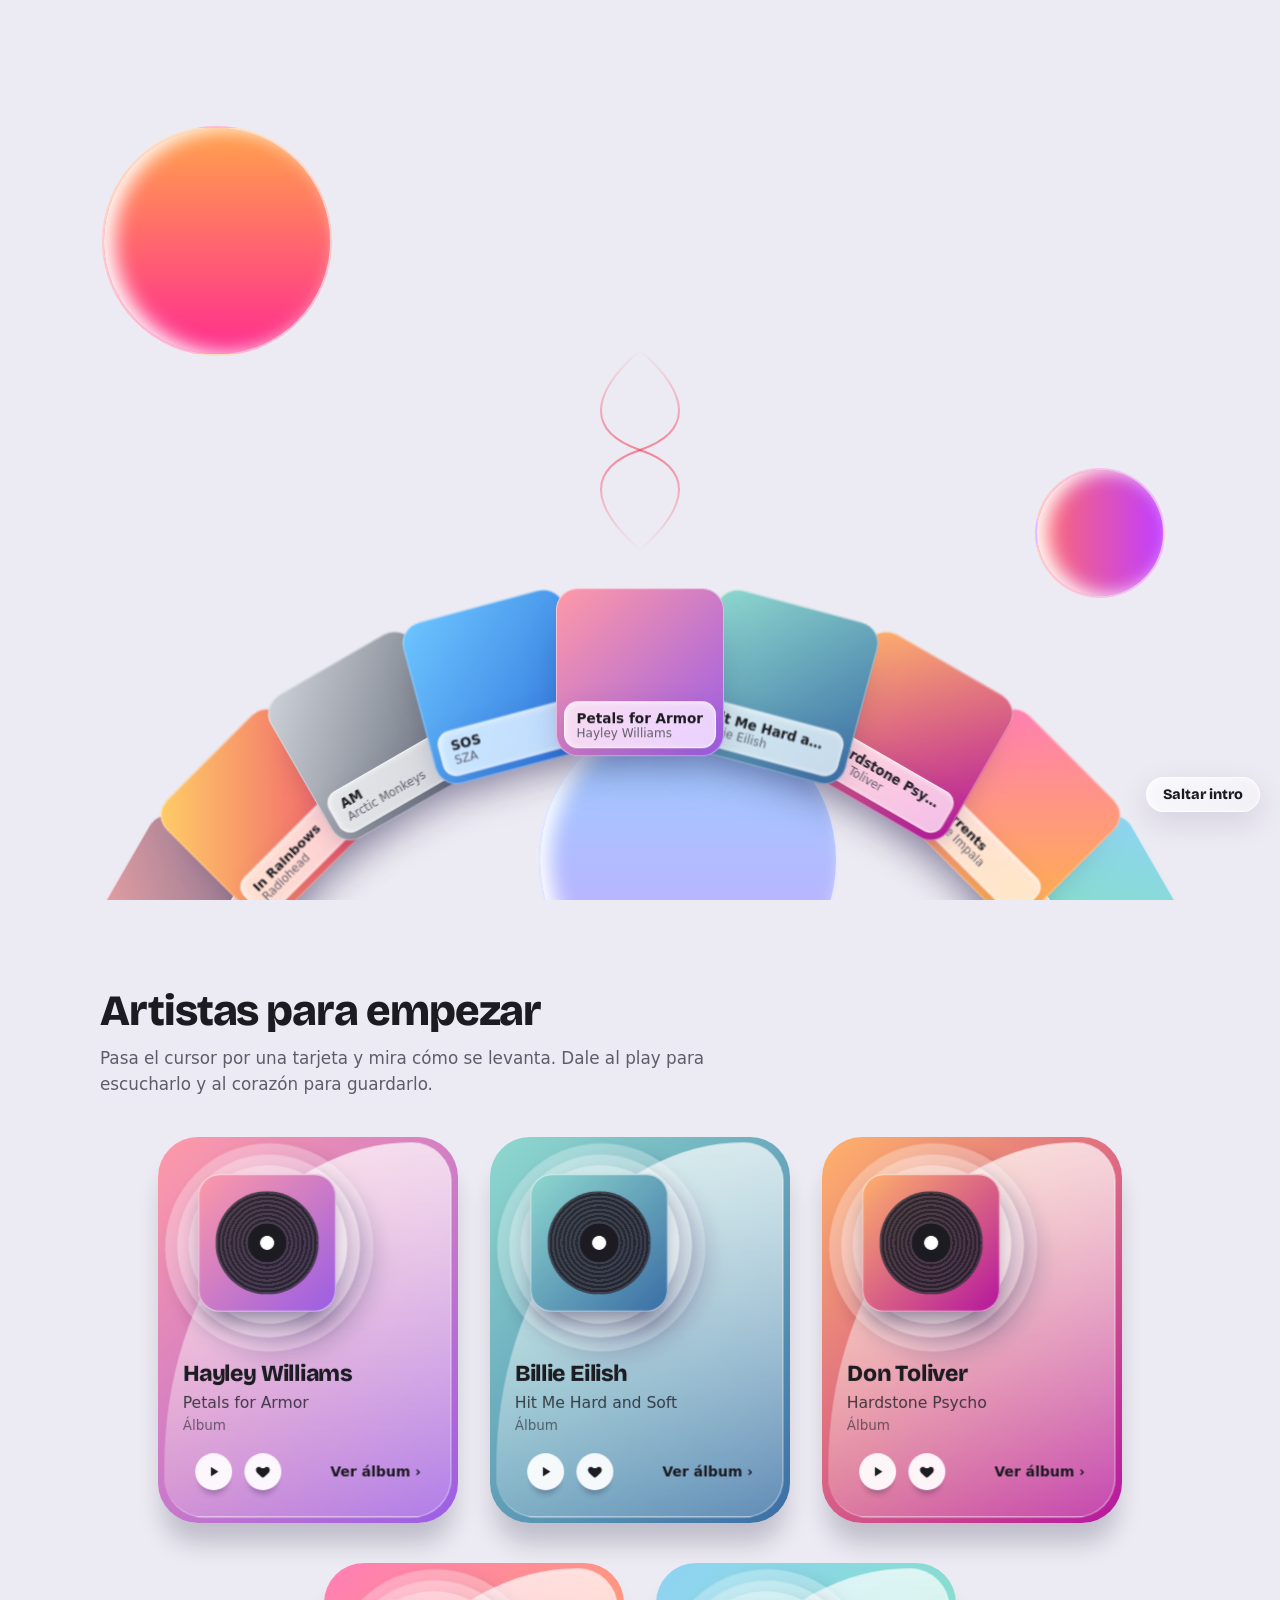
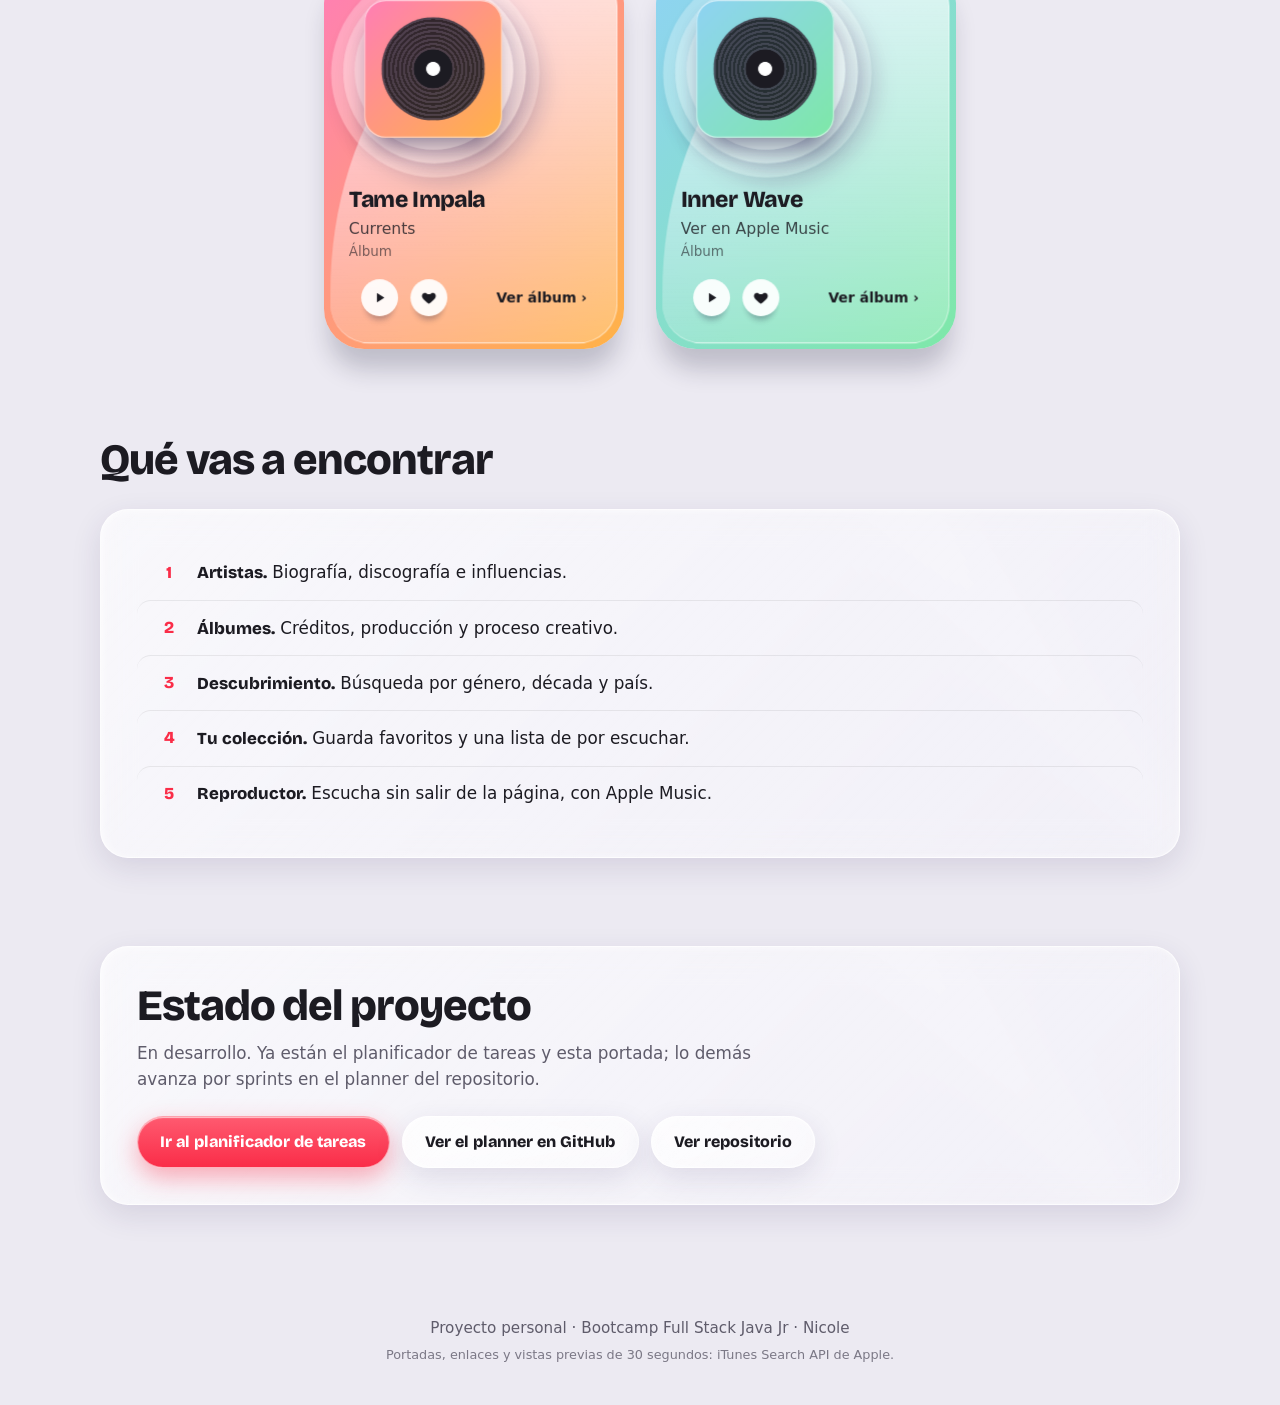
==== commit 132bd4d7: "Pantalla de carga con notas y README con el planificador" ====
--- a/index.html
+++ b/index.html
@@ -77,7 +77,30 @@
         <ul class="escena" id="escena" aria-label="Álbumes destacados"></ul>
       </div>
 
-      <p class="carga" id="carga" role="status">Cargando portadas 0%</p>
+      <div class="carga" id="carga" role="status">
+    <div class="notas" aria-hidden="true">
+      <svg class="notas__curvas" viewBox="0 0 120 200" focusable="false">
+        <defs>
+          <linearGradient id="notas-degradado" gradientUnits="userSpaceOnUse" x1="0" y1="0" x2="0" y2="200">
+            <stop offset="0" stop-color="#fa2d48" stop-opacity="0"/>
+            <stop offset="0.5" stop-color="#fa2d48" stop-opacity="0.55"/>
+            <stop offset="1" stop-color="#fa2d48" stop-opacity="0"/>
+          </linearGradient>
+        </defs>
+        <path d="M60 0 C 8 46, 8 82, 60 100 S 112 154, 60 200"/>
+        <path d="M60 0 C 112 46, 112 82, 60 100 S 8 154, 60 200"/>
+      </svg>
+      <span class="nota nota--a" style="--i:0">♪</span>
+      <span class="nota nota--b" style="--i:1">♫</span>
+      <span class="nota nota--a" style="--i:2">♩</span>
+      <span class="nota nota--b" style="--i:3">♬</span>
+      <span class="nota nota--a" style="--i:4">♪</span>
+      <span class="nota nota--b" style="--i:5">♫</span>
+      <span class="nota nota--a" style="--i:6">♬</span>
+      <span class="nota nota--b" style="--i:7">♩</span>
+    </div>
+        <span class="solo-lectores" id="carga-texto">Cargando portadas</span>
+      </div>
       <button class="boton boton--chico saltar" id="saltar" type="button">Saltar intro</button>
     </section>
 
--- a/css/base.css
+++ b/css/base.css
@@ -314,3 +314,72 @@
   html { scroll-behavior: auto; }
   .orbe, .panel::after { animation: none; }
 }
+
+/* ---------- Notas que fluyen (cargando) ----------
+   Las notas nacen en un inicio invisible, siguen la curva y se apagan en un final
+   invisible. Se usa en la portada y en el planificador. */
+.notas {
+  position: relative;
+  width: 120px;
+  height: 200px;
+  flex: none;
+}
+
+.notas__curvas { position: absolute; inset: 0; width: 100%; height: 100%; overflow: visible; }
+
+.notas__curvas path {
+  fill: none;
+  stroke: url(#notas-degradado);
+  stroke-width: 2;
+  stroke-linecap: round;
+}
+
+.nota {
+  position: absolute;
+  left: 0;
+  top: 0;
+  display: none;                 /* se muestran solo si el navegador sabe mover cosas por una curva */
+  font-family: "Segoe UI Symbol", "Apple Symbols", "Noto Music", "DejaVu Sans", sans-serif;
+  font-size: 22px;
+  line-height: 1;
+  color: var(--rojo);
+  text-shadow: 0 4px 10px rgba(250, 45, 72, 0.35);
+}
+
+.nota:nth-of-type(3n) { color: #7c4dff; text-shadow: 0 4px 10px rgba(124, 77, 255, 0.35); }
+.nota:nth-of-type(4n) { color: var(--tinta); text-shadow: none; }
+
+@supports (offset-path: path("M0 0")) {
+  .nota {
+    display: block;
+    offset-rotate: 0deg;
+    offset-anchor: 50% 50%;
+    opacity: 0;
+    animation: fluir 3.2s linear infinite;
+    animation-delay: calc(var(--i) * -0.4s);       /* repartidas, para que ya haya notas desde el primer momento */
+  }
+
+  .nota--a { offset-path: path("M60 0 C 8 46, 8 82, 60 100 S 112 154, 60 200"); }
+  .nota--b { offset-path: path("M60 0 C 112 46, 112 82, 60 100 S 8 154, 60 200"); }
+}
+
+@keyframes fluir {
+  0%   { offset-distance: 0%;   opacity: 0; transform: scale(0.5); }
+  14%  { opacity: 1; transform: scale(1); }
+  86%  { opacity: 1; transform: scale(1); }
+  100% { offset-distance: 100%; opacity: 0; transform: scale(0.5); }
+}
+
+@media (prefers-reduced-motion: reduce) {
+  .nota { display: none !important; }
+}
+
+/* Texto solo para lectores de pantalla */
+.solo-lectores {
+  position: absolute;
+  width: 1px;
+  height: 1px;
+  overflow: hidden;
+  clip-path: inset(50%);
+  white-space: nowrap;
+}
--- a/css/inicio.css
+++ b/css/inicio.css
@@ -61,16 +61,9 @@
 .carga {
   position: absolute;
   left: 50%;
-  top: 46%;
+  top: 50%;
   z-index: 3;
-  transform: translateX(-50%);
-  padding: 0.5rem 1.1rem;
-  border-radius: 999px;
-  font-size: 0.9rem;
-  font-weight: 600;
-  color: var(--tinta-suave);
-  background: rgba(255, 255, 255, 0.6);
-  border: 1px solid rgba(255, 255, 255, 0.8);
+  transform: translate(-50%, -50%);
 }
 
 .saltar {
@@ -565,3 +558,19 @@
 @media (prefers-reduced-motion: reduce) {
   .rp-boton { transition: none; }
 }
+
+/* ---------- Celular: la rueda queda debajo del texto, no detrás ---------- */
+@media (max-width: 719px) {
+  .portada { min-height: max(100svh, 48rem); }
+
+  .rueda {
+    top: auto;
+    bottom: 5rem;
+    height: 25rem;
+  }
+
+  /* El centro de la rueda baja para que las cartas queden debajo de los botones */
+  .escena { top: 40%; }
+
+  .carga { top: auto; bottom: 9rem; transform: translateX(-50%); }
+}
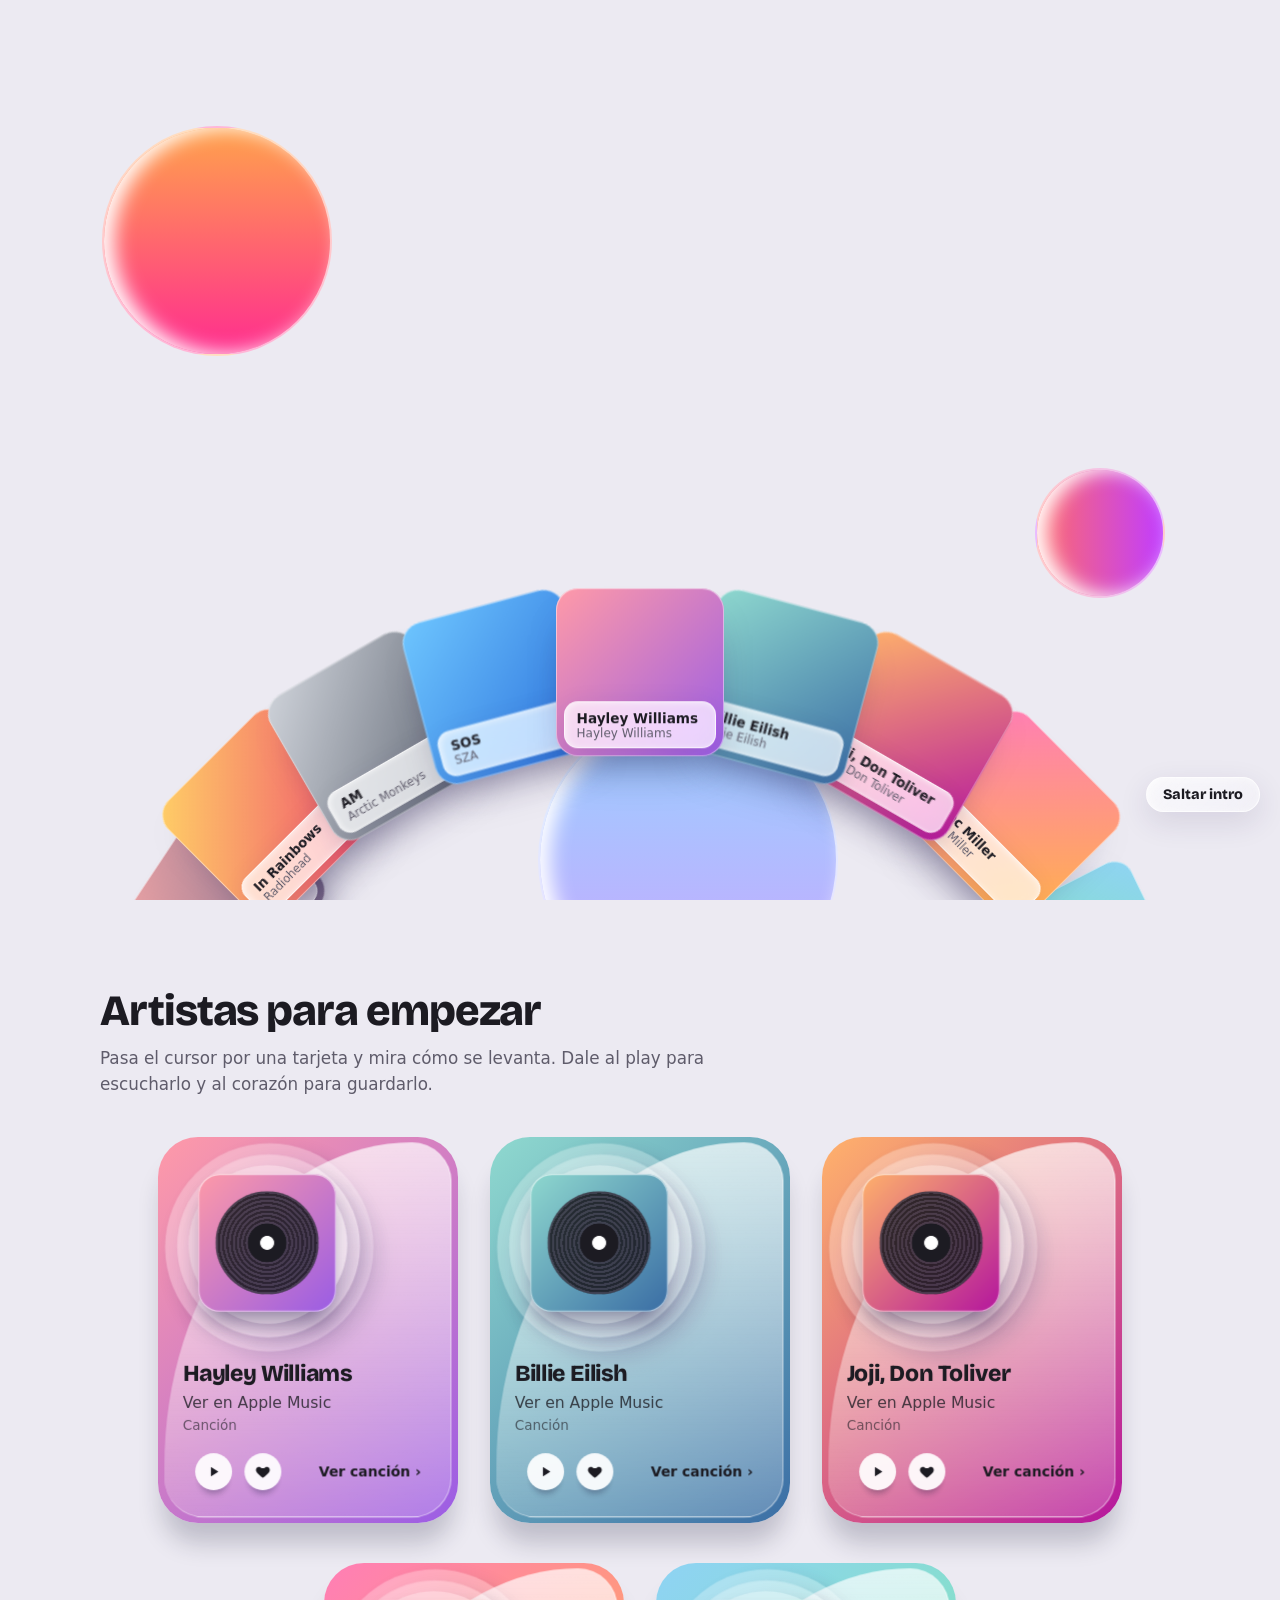
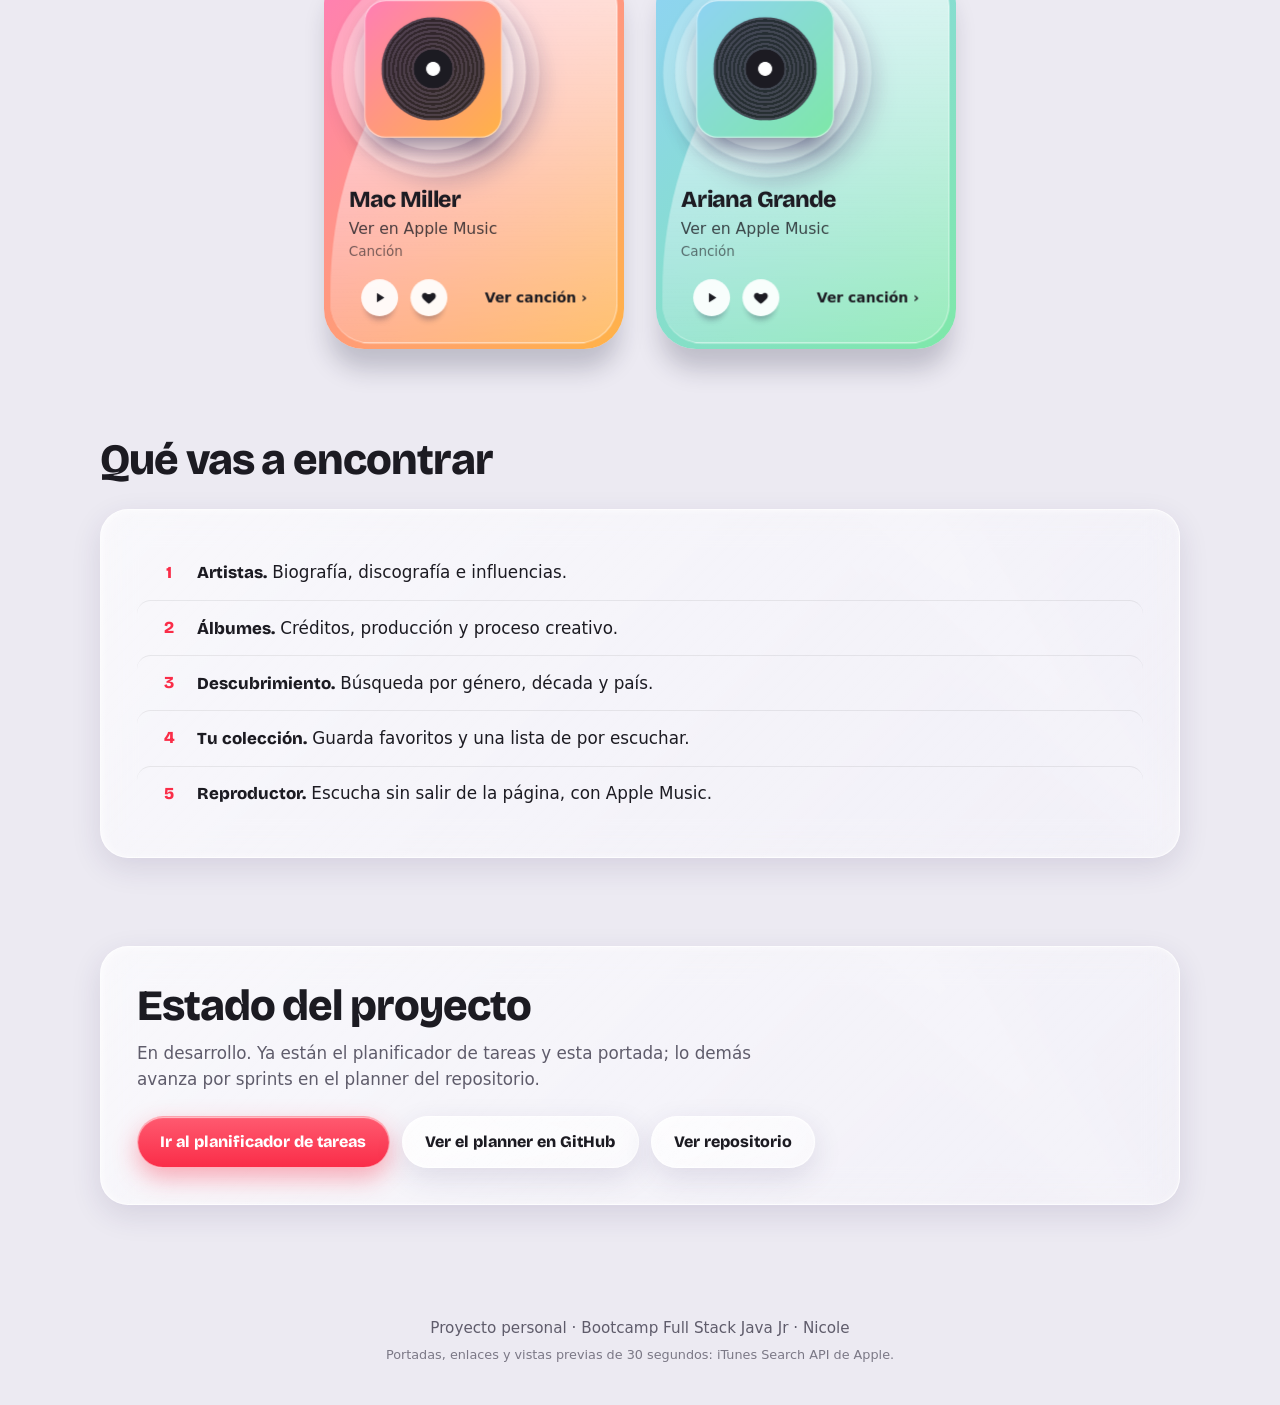
==== commit 0f0dfc52: "Canciones explícitas y notas horizontales" ====
--- a/index.html
+++ b/index.html
@@ -17,8 +17,8 @@
   <link rel="preconnect" href="https://fonts.gstatic.com" crossorigin>
   <link href="https://fonts.googleapis.com/css2?family=Bricolage+Grotesque:opsz,wght@12..96,500;12..96,800&display=swap" rel="stylesheet">
 
-  <link rel="stylesheet" href="css/base.css">
-  <link rel="stylesheet" href="css/inicio.css">
+  <link rel="stylesheet" href="css/base.css?v=5">
+  <link rel="stylesheet" href="css/inicio.css?v=5">
 </head>
 
 <body>
@@ -79,25 +79,19 @@
 
       <div class="carga" id="carga" role="status">
     <div class="notas" aria-hidden="true">
-      <svg class="notas__curvas" viewBox="0 0 120 200" focusable="false">
-        <defs>
-          <linearGradient id="notas-degradado" gradientUnits="userSpaceOnUse" x1="0" y1="0" x2="0" y2="200">
-            <stop offset="0" stop-color="#fa2d48" stop-opacity="0"/>
-            <stop offset="0.5" stop-color="#fa2d48" stop-opacity="0.55"/>
-            <stop offset="1" stop-color="#fa2d48" stop-opacity="0"/>
-          </linearGradient>
-        </defs>
-        <path d="M60 0 C 8 46, 8 82, 60 100 S 112 154, 60 200"/>
-        <path d="M60 0 C 112 46, 112 82, 60 100 S 8 154, 60 200"/>
+      <svg class="notas__simbolos" width="0" height="0" focusable="false">
+        <symbol id="nota-negra" viewBox="0 0 24 32"><ellipse cx="8" cy="25" rx="6" ry="4.2" transform="rotate(-22 8 25)"/><rect x="12.6" y="3" width="2.4" height="22" rx="1.2"/></symbol>
+        <symbol id="nota-corchea" viewBox="0 0 24 32"><ellipse cx="8" cy="25" rx="6" ry="4.2" transform="rotate(-22 8 25)"/><rect x="12.6" y="3" width="2.4" height="22" rx="1.2"/><path d="M15 3c1.5 7 8.5 8 7.5 16 -1-5-3.500-6.500-7.500-7.500z"/></symbol>
+        <symbol id="nota-doble" viewBox="0 0 30 32"><ellipse cx="7" cy="25" rx="5.500" ry="4" transform="rotate(-22 7 25)"/><ellipse cx="23" cy="22" rx="5.500" ry="4" transform="rotate(-22 23 22)"/><rect x="11.500" y="5" width="2.300" height="20" rx="1.100"/><rect x="27.500" y="2" width="2.300" height="20" rx="1.100"/><path d="M11.500 5 L29.800 2 L29.800 7.500 L11.500 10.500z"/></symbol>
       </svg>
-      <span class="nota nota--a" style="--i:0">♪</span>
-      <span class="nota nota--b" style="--i:1">♫</span>
-      <span class="nota nota--a" style="--i:2">♩</span>
-      <span class="nota nota--b" style="--i:3">♬</span>
-      <span class="nota nota--a" style="--i:4">♪</span>
-      <span class="nota nota--b" style="--i:5">♫</span>
-      <span class="nota nota--a" style="--i:6">♬</span>
-      <span class="nota nota--b" style="--i:7">♩</span>
+      <span class="nota nota--a" style="--i:0"><svg viewBox="0 0 24 32"><use href="#nota-corchea"/></svg></span>
+      <span class="nota nota--b" style="--i:1"><svg viewBox="0 0 30 32"><use href="#nota-doble"/></svg></span>
+      <span class="nota nota--a" style="--i:2"><svg viewBox="0 0 24 32"><use href="#nota-negra"/></svg></span>
+      <span class="nota nota--b" style="--i:3"><svg viewBox="0 0 30 32"><use href="#nota-doble"/></svg></span>
+      <span class="nota nota--a" style="--i:4"><svg viewBox="0 0 24 32"><use href="#nota-corchea"/></svg></span>
+      <span class="nota nota--b" style="--i:5"><svg viewBox="0 0 24 32"><use href="#nota-negra"/></svg></span>
+      <span class="nota nota--a" style="--i:6"><svg viewBox="0 0 30 32"><use href="#nota-doble"/></svg></span>
+      <span class="nota nota--b" style="--i:7"><svg viewBox="0 0 24 32"><use href="#nota-corchea"/></svg></span>
     </div>
         <span class="solo-lectores" id="carga-texto">Cargando portadas</span>
       </div>
@@ -198,8 +192,8 @@
     <audio id="rp-audio" preload="none"></audio>
   </div>
 
-  <script src="js/catalogo.js"></script>
-  <script src="js/reproductor.js"></script>
-  <script src="js/inicio.js"></script>
+  <script src="js/catalogo.js?v=5"></script>
+  <script src="js/reproductor.js?v=5"></script>
+  <script src="js/inicio.js?v=5"></script>
 </body>
 </html>
--- a/css/base.css
+++ b/css/base.css
@@ -316,38 +316,32 @@
 }
 
 /* ---------- Notas que fluyen (cargando) ----------
-   Las notas nacen en un inicio invisible, siguen la curva y se apagan en un final
-   invisible. Se usa en la portada y en el planificador. */
+   Las notas nacen en un inicio invisible a la izquierda, ondulan hacia la derecha y se
+   apagan en un final invisible. No se dibuja ninguna línea. Se usa en la portada y en
+   el planificador. */
 .notas {
   position: relative;
-  width: 120px;
-  height: 200px;
+  width: 260px;
+  height: 110px;
   flex: none;
 }
 
-.notas__curvas { position: absolute; inset: 0; width: 100%; height: 100%; overflow: visible; }
-
-.notas__curvas path {
-  fill: none;
-  stroke: url(#notas-degradado);
-  stroke-width: 2;
-  stroke-linecap: round;
-}
+.notas__simbolos { position: absolute; }
 
 .nota {
   position: absolute;
   left: 0;
   top: 0;
   display: none;                 /* se muestran solo si el navegador sabe mover cosas por una curva */
-  font-family: "Segoe UI Symbol", "Apple Symbols", "Noto Music", "DejaVu Sans", sans-serif;
-  font-size: 22px;
-  line-height: 1;
+  width: 22px;
   color: var(--rojo);
-  text-shadow: 0 4px 10px rgba(250, 45, 72, 0.35);
-}
-
-.nota:nth-of-type(3n) { color: #7c4dff; text-shadow: 0 4px 10px rgba(124, 77, 255, 0.35); }
-.nota:nth-of-type(4n) { color: var(--tinta); text-shadow: none; }
+  filter: drop-shadow(0 4px 6px rgba(250, 45, 72, 0.3));
+}
+
+.nota svg { display: block; width: 100%; height: auto; fill: currentColor; }
+
+.nota:nth-of-type(3n) { color: #7c4dff; filter: drop-shadow(0 4px 6px rgba(124, 77, 255, 0.3)); }
+.nota:nth-of-type(4n) { color: var(--tinta); filter: none; }
 
 @supports (offset-path: path("M0 0")) {
   .nota {
@@ -359,8 +353,8 @@
     animation-delay: calc(var(--i) * -0.4s);       /* repartidas, para que ya haya notas desde el primer momento */
   }
 
-  .nota--a { offset-path: path("M60 0 C 8 46, 8 82, 60 100 S 112 154, 60 200"); }
-  .nota--b { offset-path: path("M60 0 C 112 46, 112 82, 60 100 S 8 154, 60 200"); }
+  .nota--a { offset-path: path("M0 55 C 43 -5, 87 -5, 130 55 S 217 115, 260 55"); }
+  .nota--b { offset-path: path("M0 55 C 43 115, 87 115, 130 55 S 217 -5, 260 55"); }
 }
 
 @keyframes fluir {
@@ -371,7 +365,8 @@
 }
 
 @media (prefers-reduced-motion: reduce) {
-  .nota { display: none !important; }
+  .nota { animation: none; opacity: 0.9; offset-distance: 50%; }
+  .nota:nth-of-type(n+4) { display: none; }
 }
 
 /* Texto solo para lectores de pantalla */
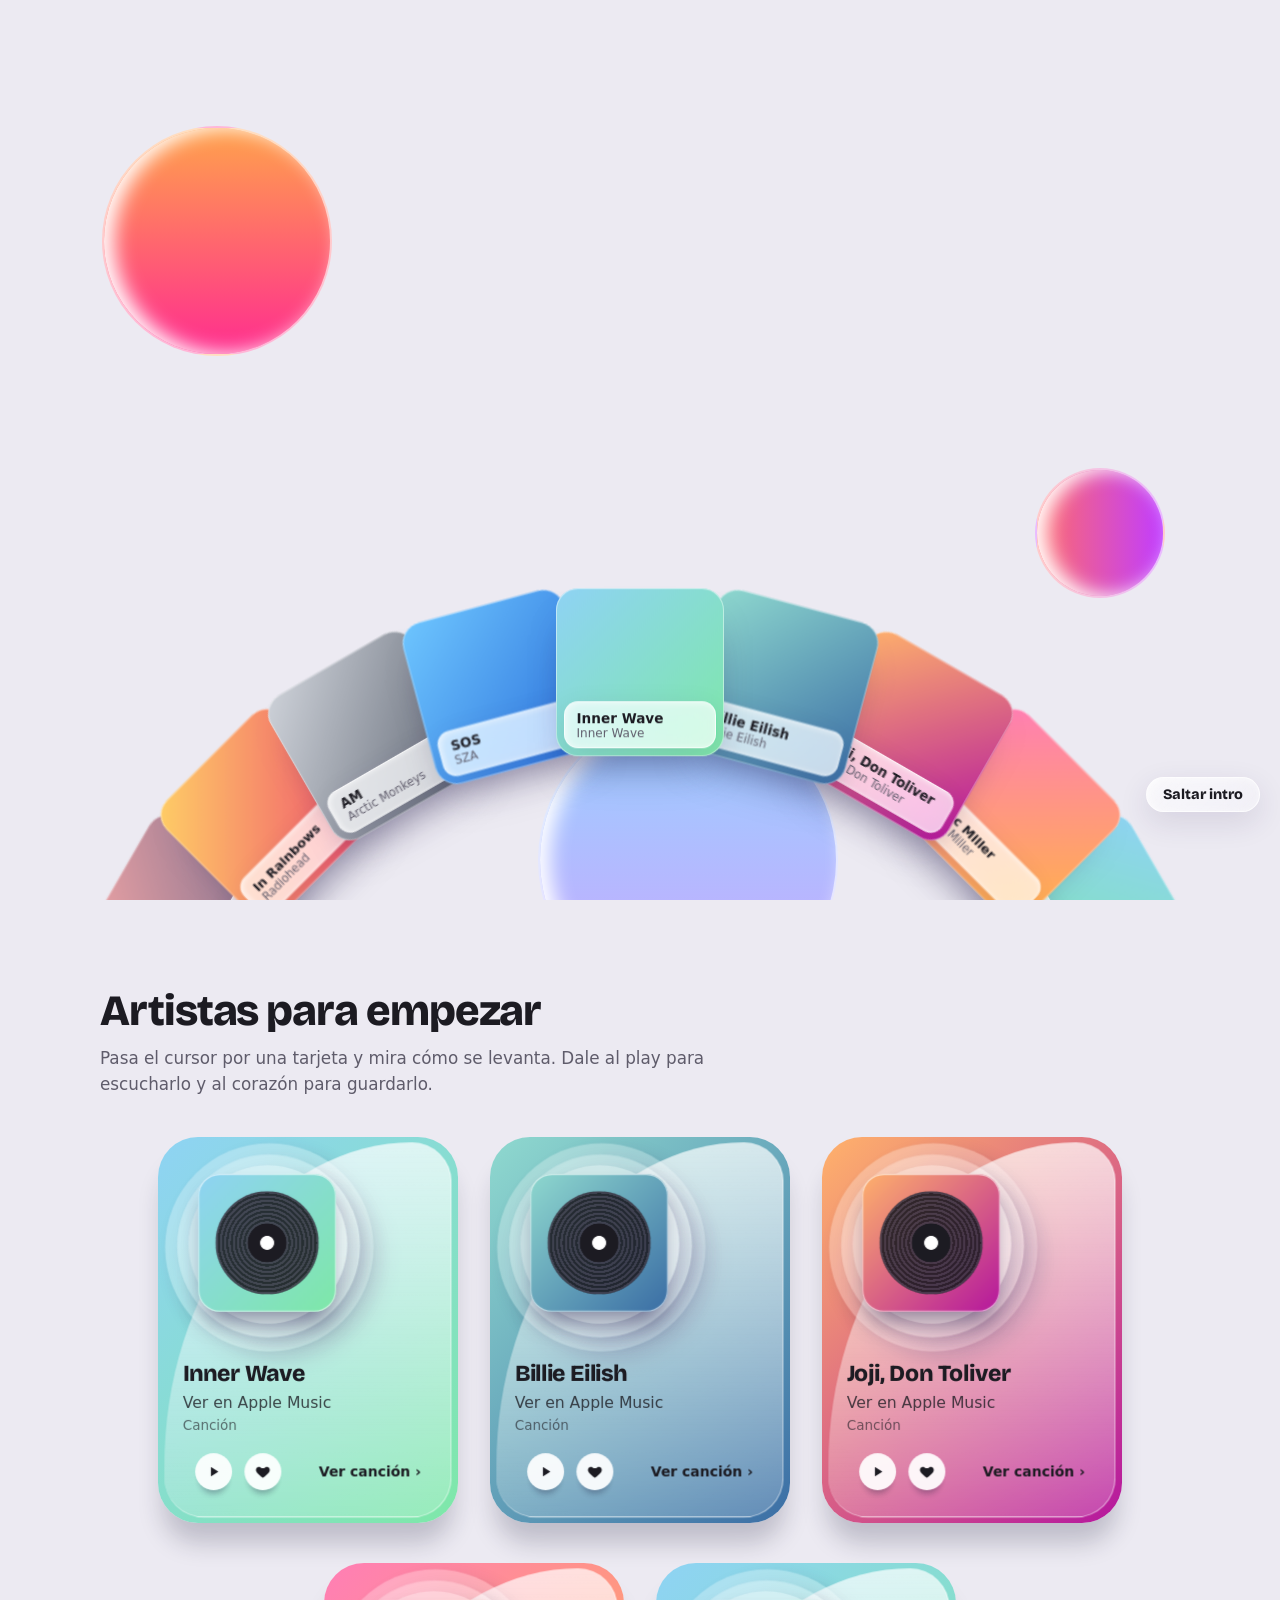
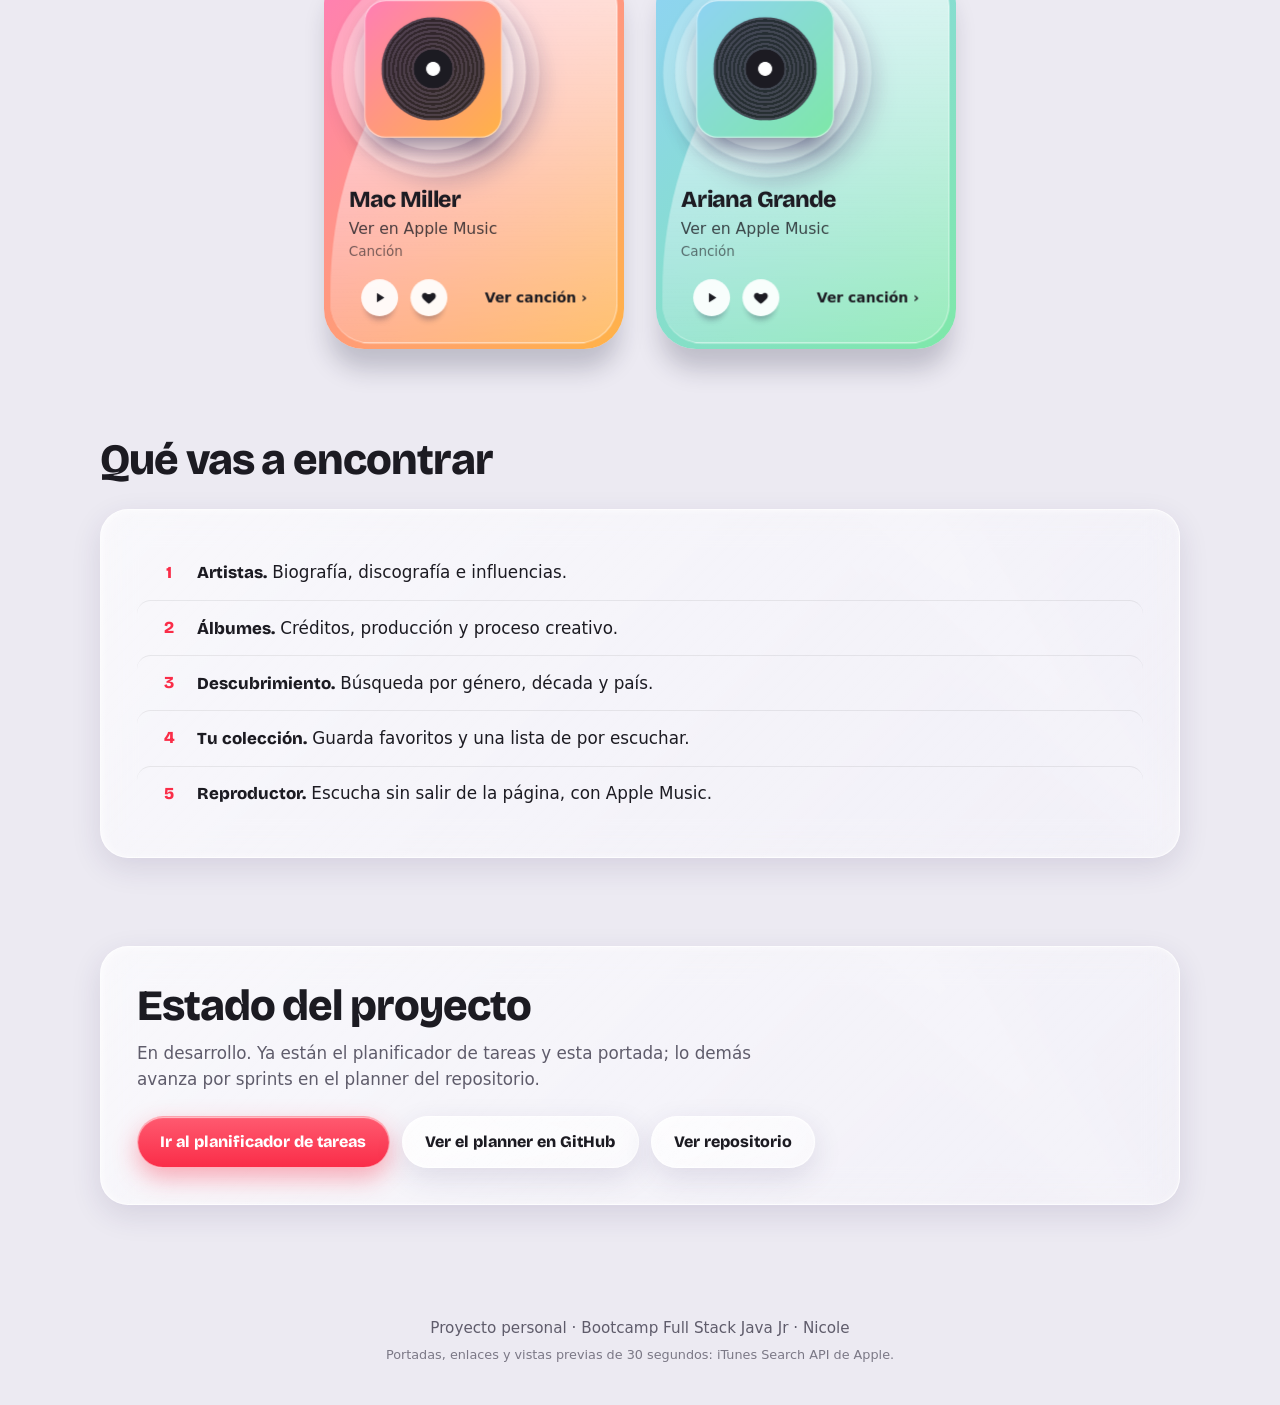
==== commit 4204ca02: "Cambiar la primera tarjeta por 1 4 2 de Inner Wave" ====
--- a/index.html
+++ b/index.html
@@ -192,7 +192,7 @@
     <audio id="rp-audio" preload="none"></audio>
   </div>
 
-  <script src="js/catalogo.js?v=5"></script>
+  <script src="js/catalogo.js?v=6"></script>
   <script src="js/reproductor.js?v=5"></script>
   <script src="js/inicio.js?v=5"></script>
 </body>
